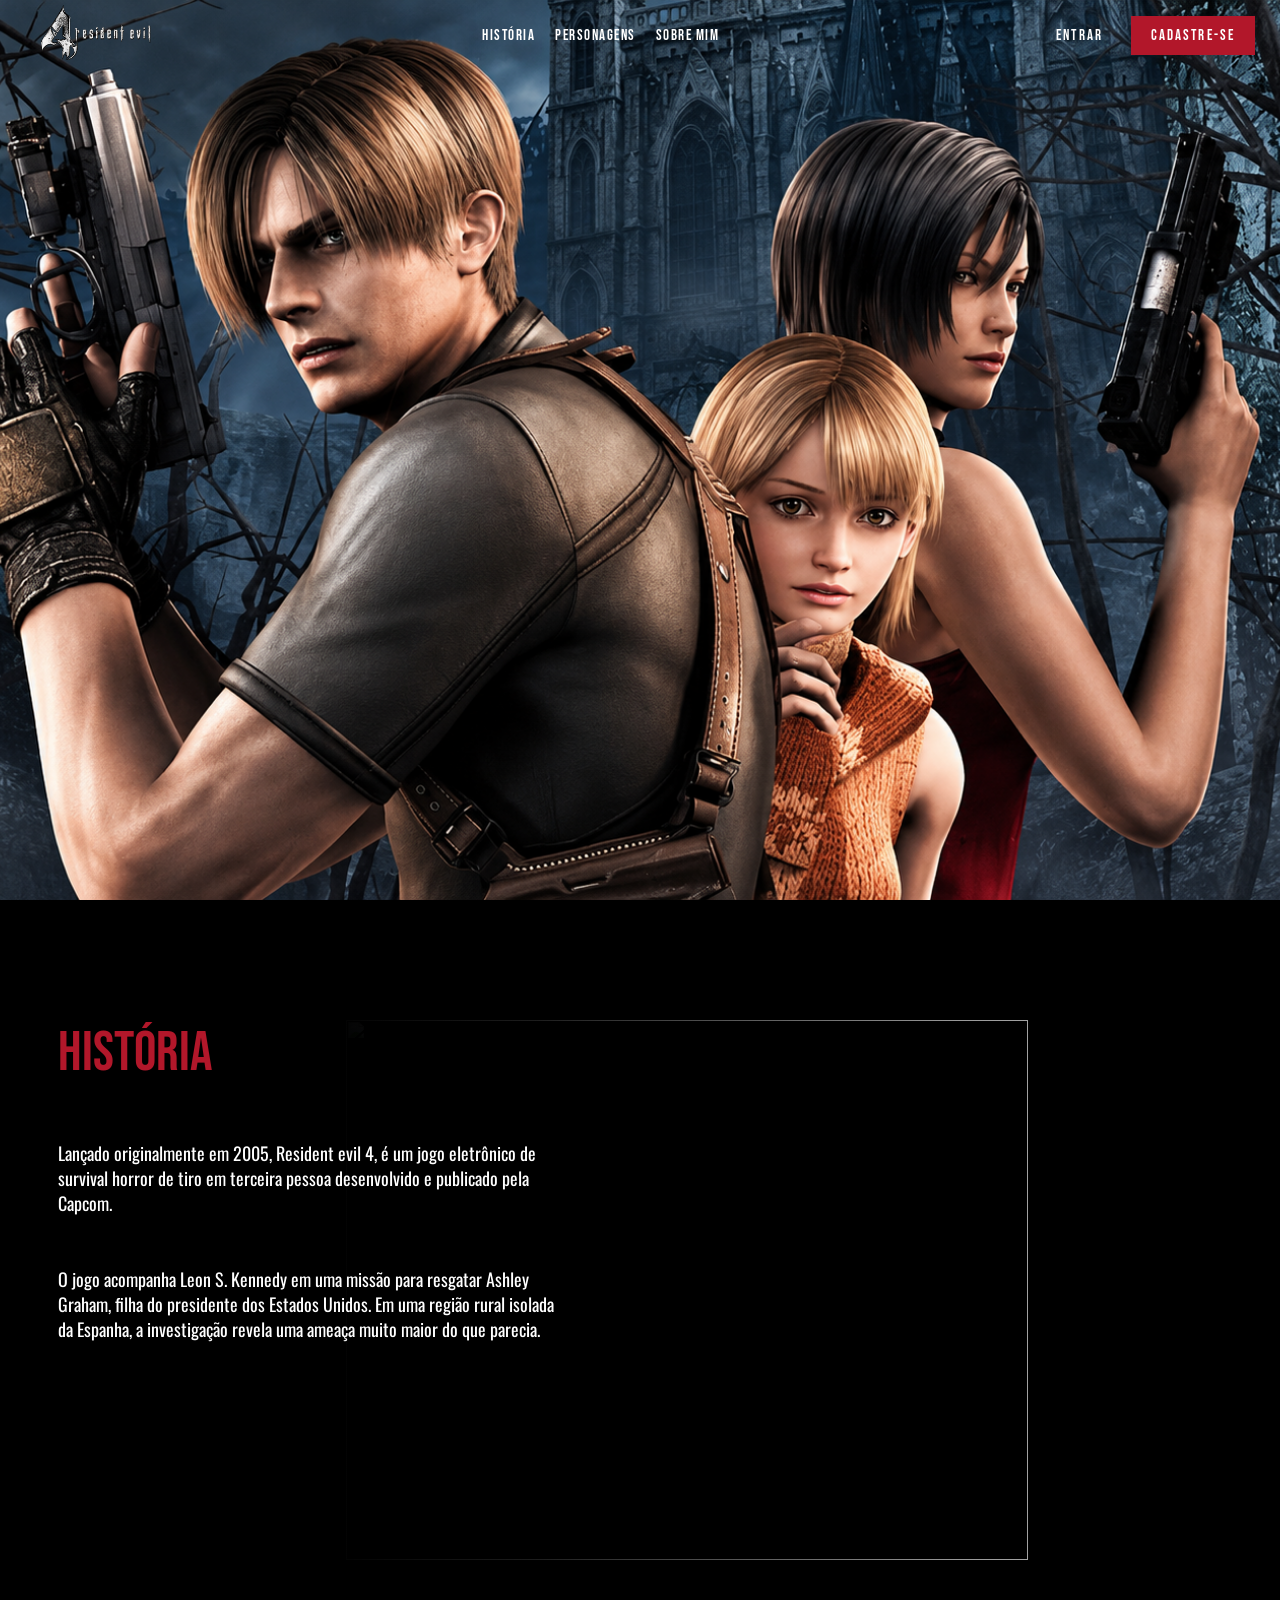
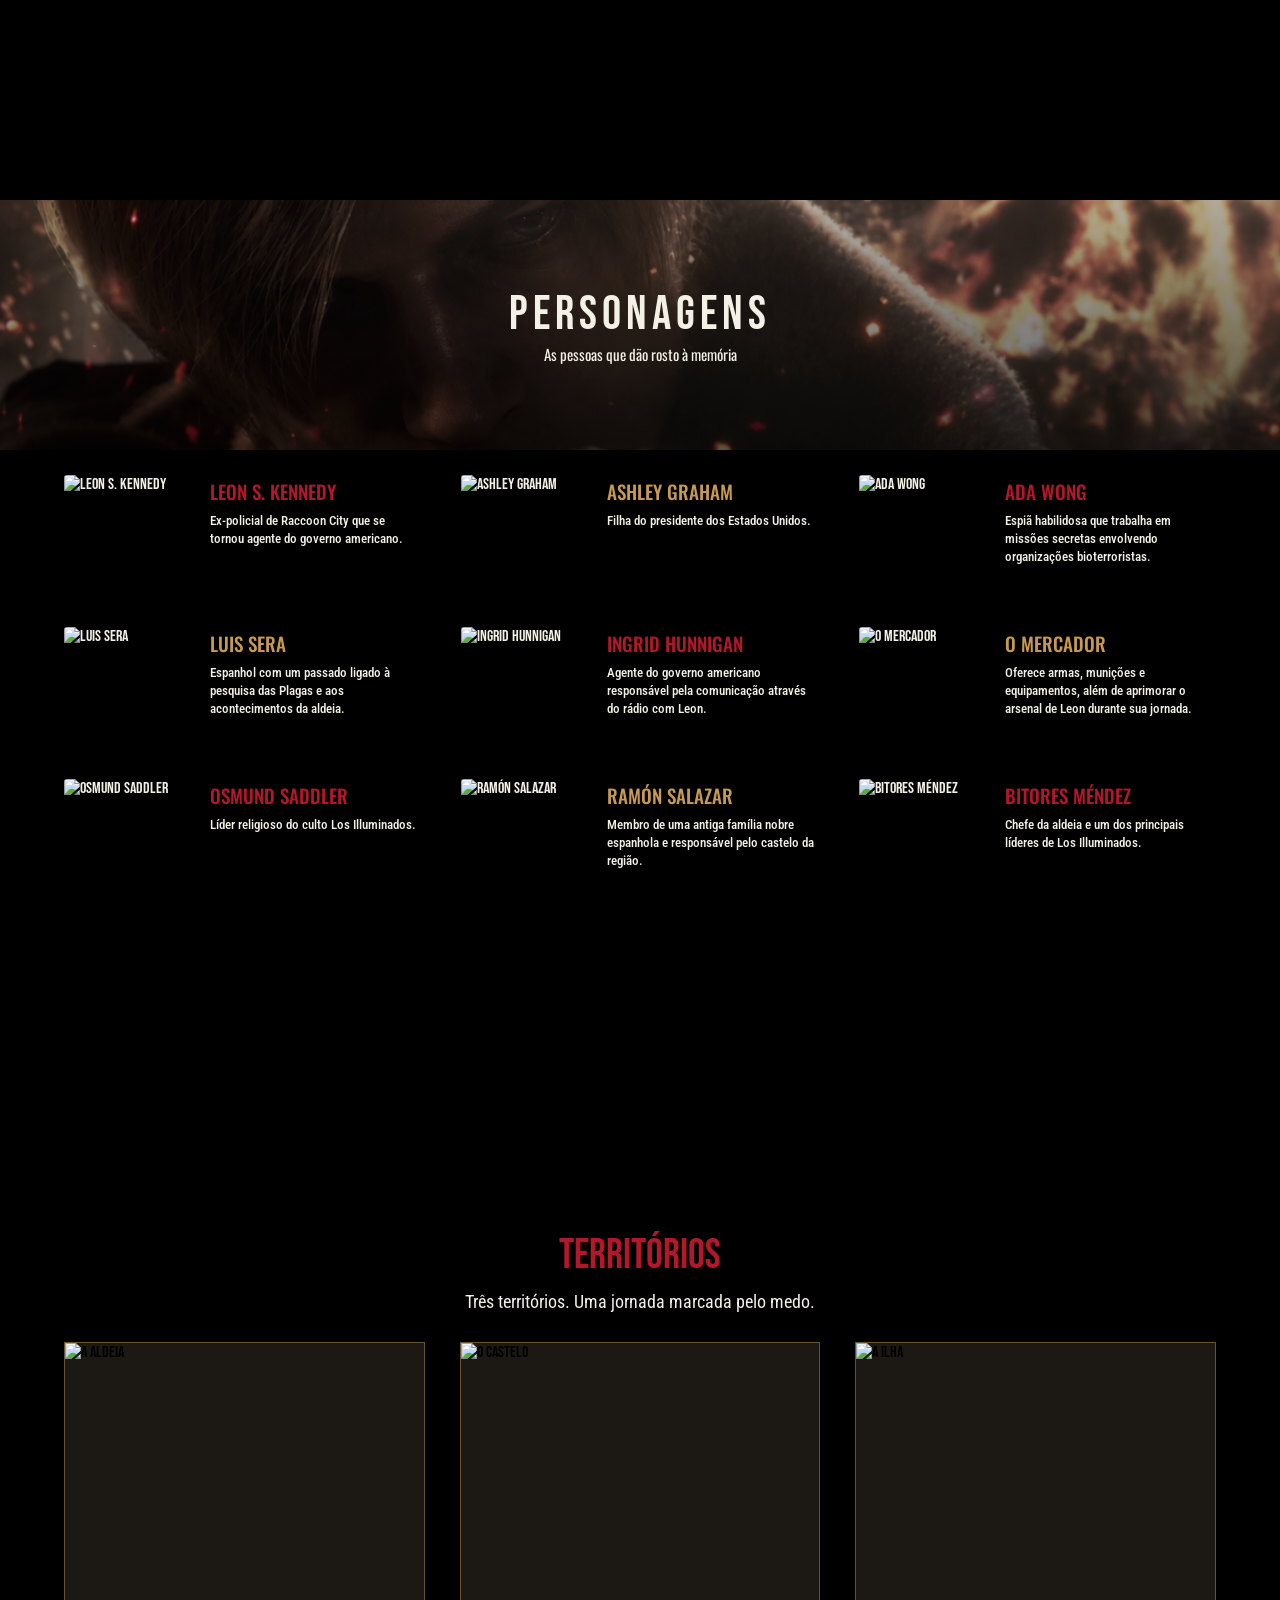
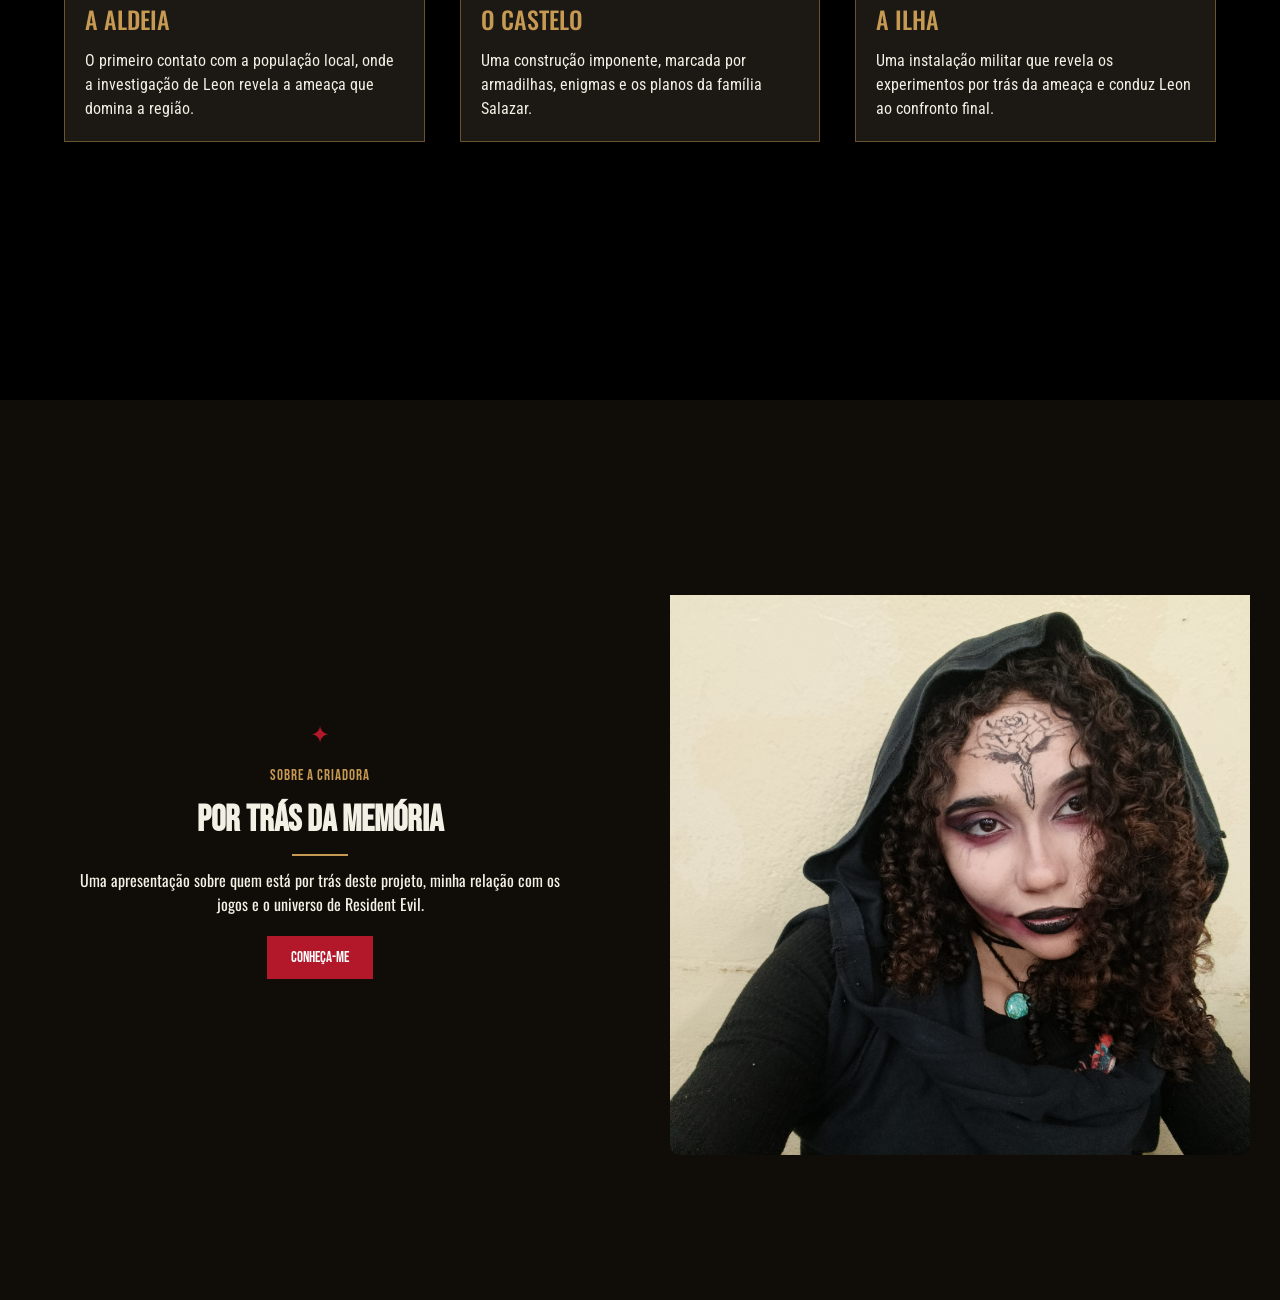
==== public/index.html @ 0dc704ff "UPDATE: conectando o projeto na API" ====
<!DOCTYPE html>
<html lang="en">

<head>
    <meta charset="UTF-8">
    <meta name="viewport" content="width=device-width, initial-scale=1.0">
    <link rel="icon" type="image/png" href="./assets/icon/umbrella.png">
    <link rel="preconnect" href="https://fonts.googleapis.com">
    <link rel="preconnect" href="https://fonts.gstatic.com" crossorigin>
    <link href="https://fonts.googleapis.com/css2?family=Bebas+Neue&family=Manrope:wght@200..800&display=swap"
        rel="stylesheet">
    <link rel="preconnect" href="https://fonts.googleapis.com">
    <link rel="preconnect" href="https://fonts.gstatic.com" crossorigin>
    <link
        href="https://fonts.googleapis.com/css2?family=Bebas+Neue&family=Manrope:wght@200..800&family=Oswald:wght@200..700&display=swap"
        rel="stylesheet">
    <link rel="stylesheet" href="./css/stylel1.css">
    <title>Resident Evil 4</title>
</head>

<body>


    <body>

        <header class="header">
            <section>

                <a href="#inicio" class="brand">
                    <img src="./assets/imgs/logo.png" alt="logo">
                </a>

                <nav class="nav">
                    <a href="#history">História</a>
                    <a href="#personagem">Personagens</a>
                    <a href="#me">Sobre mim</a>
                </nav>

                <div class="nav-acesso">
                    <a class="log" href="./login.html">Entrar</a>
                    <a class="cad" href="./cadastro.html">Cadastre-se</a>
                </div>
            </section>

        </header>

        <div>
            <section class="sectionHero" id="inicio">
        </div>
        </section>

        <section class="Historia" id="history">

            <img class="imagem-historia" src="https://i.pinimg.com/1200x/03/c8/d8/03c8d8cacc8718e5ec7c5e0c59206664.jpg">



            <div class="historia-conteudo">
                <h1>HISTÓRIA</h1>

                <p>
                    Lançado originalmente em 2005, Resident evil 4, é um jogo
                    eletrônico de survival horror de tiro em terceira pessoa
                    desenvolvido e publicado pela Capcom.
                </p>

                <p>
                    O jogo acompanha Leon S. Kennedy em uma missão para resgatar Ashley Graham, filha do presidente dos
                    Estados Unidos. Em uma região rural isolada da Espanha, a investigação revela uma ameaça muito maior
                    do que parecia.
                </p>

            </div>
        </section>


        <main class="pagina-personagens" id="personagem">

            <!-- BANNER DA PÁGINA -->
            <section class="personagens-banner">

                <div class="banner-conteudo">
                    <h1>PERSONAGENS</h1>

                    <p>
                        As pessoas que dão rosto à memória
                    </p>
                </div>

            </section>


            <!-- LISTA DE PERSONAGENS -->
            <section class="personagens-lista">

                <div class="personagens-grid">

                    <!-- LEON -->
                    <article class="personagem-card">

                        <img src="https://i.pinimg.com/736x/3b/f7/5a/3bf75a329491220d6222564c87c43838.jpg"
                            alt="Leon S. Kennedy">

                        <div class="personagem-info">
                            <h2>LEON S. KENNEDY</h2>

                            <p>
                                Ex-policial de Raccoon City que se tornou
                                agente do governo americano.
                            </p>
                        </div>

                    </article>


                    <!-- ASHLEY -->
                    <article class="personagem-card">

                        <img src="https://i.pinimg.com/736x/c5/bf/b6/c5bfb6dc2af5570e259f0ebf2a6a5e28.jpg"
                            alt="Ashley Graham">

                        <div class="personagem-info">
                            <h2>ASHLEY GRAHAM</h2>

                            <p>
                                Filha do presidente dos Estados Unidos.

                            </p>


                        </div>

                    </article>


                    <!-- ADA -->
                    <article class="personagem-card">

                        <img src="https://i.pinimg.com/1200x/81/f2/a7/81f2a7344db781c0ea9b07354a317a26.jpg"
                            alt="Ada Wong">

                        <div class="personagem-info">
                            <h2>ADA WONG</h2>

                            <p>
                                Espiã habilidosa que trabalha em missões
                                secretas envolvendo organizações
                                bioterroristas.
                            </p>


                        </div>

                    </article>


                    <!-- LUIS -->
                    <article class="personagem-card">

                        <img src="https://i.pinimg.com/1200x/a5/c5/5b/a5c55bf4530bcbe9ed1e229aad8bf0f0.jpg"
                            alt="Luis Sera">

                        <div class="personagem-info">
                            <h2>LUIS SERA</h2>

                            <p>
                                Espanhol com um passado ligado à pesquisa
                                das Plagas e aos acontecimentos da aldeia.


                        </div>

                    </article>


                    <!-- INGRID -->
                    <article class="personagem-card">

                        <img src="https://i.pinimg.com/736x/3b/cd/8a/3bcd8a392d336e82fe4ff3b4c9652967.jpg"
                            alt="Ingrid Hunnigan">

                        <div class="personagem-info">
                            <h2>INGRID HUNNIGAN</h2>

                            <p>
                                Agente do governo americano responsável
                                pela comunicação através do rádio com Leon.
                            </p>


                        </div>

                    </article>


                    <!-- MERCADOR -->
                    <article class="personagem-card">

                        <img src="https://i.pinimg.com/1200x/42/b9/38/42b938bf22e53f69f6a632d1f45e5ff1.jpg"
                            alt="O Mercador">

                        <div class="personagem-info">
                            <h2>O MERCADOR</h2>

                            <p>
                                Oferece armas, munições
                                e equipamentos, além de aprimorar o arsenal
                                de Leon durante sua jornada.
                            </p>


                        </div>

                    </article>


                    <!-- SADDLER -->
                    <article class="personagem-card">

                        <img src="https://i.pinimg.com/1200x/98/a9/92/98a992b4423ee79c13de75309c59d82b.jpg"
                            alt="Osmund Saddler">

                        <div class="personagem-info">
                            <h2>OSMUND SADDLER</h2>

                            <p>
                                Líder religioso do culto Los Illuminados.

                            </p>


                        </div>

                    </article>


                    <!-- RAMON -->
                    <article class="personagem-card">

                        <img src="https://i.pinimg.com/736x/65/a6/c6/65a6c64d2fb517e454a4b133a14993fd.jpg"
                            alt="Ramón Salazar">

                        <div class="personagem-info">
                            <h2>RAMÓN SALAZAR</h2>

                            <p>
                                Membro de uma antiga família nobre espanhola
                                e responsável pelo castelo da região.

                            </p>

                        </div>

                    </article>


                    <!-- BITORES MÉNDEZ -->
                    <article class="personagem-card">
                        <img src="https://i.pinimg.com/736x/1c/42/06/1c42064b75556be3a910f00af5258310.jpg"
                            alt="Bitores Méndez">

                        <div class="personagem-info">
                            <h2>BITORES MÉNDEZ</h2>

                            <p>
                                Chefe da aldeia e um dos principais líderes de
                                Los Illuminados.
                            </p>
                        </div>
                    </article>

                </div>

            </section>
        </main>

        <section class="territorios" id="territorios">

            <!-- Cabeçalho da página -->
            <div class="territorios-header">

                <h1>TERRITÓRIOS</h1>

                <p>
                    Três territórios. Uma jornada marcada pelo medo.
                </p>

            </div>

            <!-- Cards dos territórios -->
            <div class="territorios-container">

                <article class="territorio-card">
                    <img src="https://i.pinimg.com/1200x/4f/7c/bf/4f7cbf11e9a8a4ba11b4a3b34c269d1f.jpg" alt="A aldeia">

                    <div class="territorio-conteudo">

                        <h2>A ALDEIA</h2>
                        <p>
                            O primeiro contato com a população local,
                            onde a investigação de Leon revela a ameaça
                            que domina a região.
                        </p>
                    </div>
                </article>

                <article class="territorio-card">
                    <img src="https://i.pinimg.com/1200x/1f/af/e5/1fafe51a10106a91703e93aed80d9485.jpg" alt="O castelo">

                    <div class="territorio-conteudo">

                        <h2>O CASTELO</h2>
                        <p>
                            Uma construção imponente, marcada por
                            armadilhas, enigmas e os planos da família
                            Salazar.
                        </p>
                    </div>
                </article>

                <article class="territorio-card">
                    <img src="https://i.pinimg.com/1200x/d1/d2/4d/d1d24d017943318cd14ec0f49fb09ae0.jpg" alt="A ilha">

                    <div class="territorio-conteudo">

                        <h2>A ILHA</h2>
                        <p>
                            Uma instalação militar que revela os
                            experimentos por trás da ameaça e conduz
                            Leon ao confronto final.
                        </p>
                    </div>
                </article>

            </div>

        </section>


        <section class="sobre-mim" id="about">

            <div class="sobre-conteudo" id="me">

               
                <div class="sobre-texto">

                    <span class="sobre-detalhe">✦</span>

                    <span class="sobre-subtitulo">
                        SOBRE A CRIADORA
                    </span>

                    <h1>Por trás da memória</h1>

                    <div class="sobre-divisor"></div>

                    <p>
                        Uma apresentação sobre quem está por trás
                        deste projeto, minha relação com os jogos
                        e o universo de Resident Evil.
                    </p>

                    <a href="conheca-me.html" class="sobre-botao">
                        CONHEÇA-ME
                    </a>

                </div>

                <!-- Fotografia -->
                <div class="sobre-imagem">

                    <img src="../public/assets/imgs/foto4.jpg" alt="Fotografia da criadora do projeto">

                </div>

            </div>

        </section>

    </body>


</body>
 <script src="./js/index.js"></script>



</html>
---- public/css/stylel1.css ----
@import url('https://fonts.googleapis.com/css2?family=Oswald:wght@300;400;500;600;700&family=Roboto+Condensed:wght@300;400;500;600;700&display=swap');
* {
    box-sizing: border-box;
    margin: 0;
    padding: 0;
}

body {
    background-color: #111113;
    font-family: 'Bebas neue', sans-serif;
}


.header {
    position: fixed;
    top: 0;
    left: 0;
    right: 0;
    z-index: 99;
}

.header section {
    background-color: transparent;
    display: flex;
    align-items: center;
    justify-content: space-between;
    max-width: 1500px;
    margin: 0 auto;
    padding: 5px 25px;
}

.header a {
    text-decoration: none;
    color: #fff;

}

.nav a:hover {
    border-bottom: 2px solid #b2172a;
}


/* Logo */
.brand img {
    width: 140px;
    height: 55px;
}

/* Navegação */
.nav {
    display: flex;
    align-items: center;
    gap: 20px;
    font-size: 15px;
    font-weight: 500;
    text-transform: uppercase;
    letter-spacing: 0.10em;
}

.nav-acesso {
    display: flex;
    align-items: center;
    gap: 8px;
}

.nav-acesso a {
    padding: 10px 20px;
    font-size: 15px;
    font-weight: 500;
    text-transform: uppercase;
    letter-spacing: 0.14em;
}

.nav-acesso .cad {
    background-color: #b2172a;
}

.nav-acesso .log {
    background-color: transparent;
    color: #fff;
}

.sectionHero {
    background-image:
        url("../assets/imgs/fundo.png");

    background-size: cover;
    background-position: center;
    background-repeat: no-repeat;
    background-position: center 10%;
    padding-top: 120px;
    min-height: 100vh;
    transition: background-image 1s ease-in-out;
}

.Historia {
    padding-top: 120px;
    min-height: 100vh;
    position: relative;
    background-color: #000;
    overflow: hidden
}

.imagem-historia {
    position: absolute;
    top: 120px;
    right: 0;
    width: 73%;
    height: calc(100% - 180px);
    object-fit: cover;
    z-index: 0;
}

.Historia::after {
    content: "";
    position: absolute;
    inset: 0;
    background: linear-gradient(
        to right,
        #000 0%,
        #000 25%,
        rgba(0, 0, 0, 0.85) 42%,
        rgba(0, 0, 0, 0.2) 75%,
        transparent 100%
    );
    z-index: 1;
}

.historia-conteudo {
    position: relative;
    z-index: 2;
    width: 48%;
    padding: 0 58px;
}

.Historia h1 {
    font-family: 'Bebas Neue';
    color: #b2172a;
    font-weight: 500;
    font-size: 56px;
    margin-bottom: 24px;
}

.Historia p {
    font-family: 'Oswald';
    color: #fff;
    font-weight: 400;
    font-size: 18px;
    line-height: 1.4;
    margin-bottom: 20px;
    padding-top: 30px;
}

/* PÁGINA DE PERSONAGENS */

.pagina-personagens {
    min-height: 100vh;
    background-color: #000;
    color: #F3F0E5;
    display: flex;
    flex-direction: column;
}

.personagens-banner {
    position: relative;
    width: 100%;
    height: 250px;
    flex-shrink: 0;
    background-image: url("../assets/imgs/personagensimg.png");
    background-size: cover;
    background-position: center 40%;
    display: flex;
    justify-content: center;
    align-items: center;
   background-repeat: no-repeat;
}

.personagens-banner::before {
    content: "";
    position: absolute;
    inset: 0;
    background: linear-gradient(
        to bottom,
        rgba(0, 0, 0, 0.25),
        rgba(0, 0, 0, 0.65)
    );
}

.banner-conteudo {
    position: relative;
    z-index: 1;
    width: 100%;
    text-align: center;
}

.banner-conteudo h1 {
    font-family: 'Bebas neue', sans-serif;
    font-size: 48px;
    font-weight: 500;
    letter-spacing: 5px;
    color: #F3F0E5;
    margin: 0;
}

.banner-divisor {
    width: 330px;
    height: 1px;
    background-color: #A77B38;
    margin: 12px auto;
}

.banner-conteudo p {
    font-family: 'Oswald', sans-serif;
    font-size: 15px;
    color: #F3F0E5;
    margin: 0;
}

.personagens-lista {
    width: 100%;
    flex: 1;

    padding: 25px 5% 45px;
}

.personagens-grid {
    width: 100%;
    max-width: 1400px;

    margin: 0 auto;

    display: grid;
    grid-template-columns: repeat(3, minmax(0, 1fr));

    column-gap: 40px;
    row-gap: 32px;
}

.personagem-card {
    display: grid;
    grid-template-columns: 126px minmax(0, 1fr);

    gap: 20px;

    min-width: 0;
    align-items: start;
}

.personagem-card img {
    width: 126px;
    height: 120px;

    object-fit: cover;
    border-radius: 3px;
}
.personagem-info {
    display: flex;
    flex-direction: column;
    padding-top: 5px;
}

.personagem-info h2 {
    font-family: 'Oswald', sans-serif;
    font-size: 19px;
    font-weight: 500;

    margin: 0 0 9px;
    line-height: 1.2;
}

.personagem-info p {
    font-family: 'Roboto Condensed', sans-serif;
    font-size: 13px;
    font-weight: 500;

    line-height: 1.4;
    margin: 0;
}

.personagem-card:nth-child(odd) h2 {
    color: #B2172A;
}

.personagem-card:nth-child(even) h2 {
    color: #C69A52;
}

.personagens-footer {
    width: 100%;
    max-width: 895px;
    min-height: 65px;
    margin: 0 auto;
    display: flex;
    align-items: center;
    justify-content: space-between;

    padding: 0 10px;
}

.personagens-footer p {
    font-family: 'Oswald', sans-serif;
    font-size: 12px;
    font-weight: 500;
    letter-spacing: 1px;

    color: #F3F0E5;
}

.territorios {
    padding-top: 120px;
    min-height: 100vh;
    background-color: #000;
}

/* Cabeçalho */

.territorios-header {
    margin: 0 auto 20px;
    padding: 10px 0;
    display: flex;
    flex-direction: column;
    align-items: center;
    justify-content: center;
    text-align: center;
}

.territorios-header h1 {
    width: 100%;
    display: flex;
    align-items: center;
    justify-content: center;
    gap: 25px;
    font-family: 'Bebas neue', sans-serif;
    font-size: 42px;
    font-weight: 500;
    color: #b2172a;
    text-transform: uppercase;
}


.territorios-header p {
    margin-top: 10px;

    font-family: 'Roboto Condensed', sans-serif;
    font-size: 18px;

    color: #F3F0E5;
}

/* Cards */

.territorios-container {
    width: 90%;
    max-width: 1600px;

    margin: 0 auto 60px;

    display: grid;
    grid-template-columns: repeat(3, minmax(0, 1fr));
    gap: 35px;
}

.territorio-card {
    background-color: #1C1915;
    border: 1px solid rgba(198, 154, 82, 0.45);

    overflow: hidden;
}

.territorio-card:hover {
    transform: translateY(-5px);
    border-color: #C69A52;
}

.territorio-card img {
    width: 100%;
    height: 230px;

    display: block;
    object-fit: cover;
}

.territorio-conteudo {
    padding: 20px;
}
 

.territorio-conteudo h2 {
    font-family: 'Oswald', sans-serif;
    font-size: 24px;
    font-weight: 500;
    color: #C69A52;

    margin: 8px 0 12px;
}

.territorio-conteudo p {
    font-family: 'Roboto Condensed', sans-serif;
    font-size: 16px;
    line-height: 1.5;
    color: #F3F0E5;
}

/* Responsividade */

@media (max-width: 900px) {
    .territorios-container {
        grid-template-columns: repeat(2, minmax(0, 1fr));
    }
}

@media (max-width: 600px) {
    .territorios-container {
        grid-template-columns: 1fr;
    }

    .territorios-header h1 {
        font-size: 32px;
    }
}

/* =================================
   SOBRE MIM
   Estrutura: section > .sobre-conteudo > (.sobre-texto + .sobre-imagem)
================================= */
#about.sobre-mim {
    width: 100%;
    min-height: 100vh;

    margin: 0;
    padding: 0;

    display: flex;
    align-items: center;       /* centro vertical */
    justify-content: center;

    background-color: #100D08;
    border: none;
    border-radius: 0;

    box-sizing: border-box;
}

/* Wrapper que divide em duas colunas */
#about .sobre-conteudo {
    width: 100%;
    min-height: 100vh;

    display: grid;
    grid-template-columns: 1fr 1fr;
    align-items: center;       /* centro vertical das duas colunas */
    gap: 0;

    margin: 0;
    padding: 0;

    box-sizing: border-box;
}

/* =================================
   COLUNA ESQUERDA (TEXTO)
================================= */
#about .sobre-texto {
    grid-column: 1;

    display: flex;
    flex-direction: column;
    justify-content: center;
    align-items: center;
    text-align: center;

    width: 100%;
    max-width: 550px;
    margin: 0 auto;
    padding: 30px;

    box-sizing: border-box;
}

#about .sobre-detalhe {
    color: #B2172A;
    font-size: 24px;
    margin-bottom: 16px;
}

#about .sobre-subtitulo {
    color: #C69A52;
    font-family: 'Bebas neue', sans-serif;
    font-size: 15px;
    text-transform: uppercase;
    letter-spacing: 1px;
    margin-bottom: 14px;
}

#about .sobre-texto h1 {
    color: #F3F0E5;
    font-family: 'Bebas neue', sans-serif;
    font-size: 36px;
    font-weight: 600;
    margin: 0;
}

#about .sobre-divisor {
    width: 56px;
    height: 2px;
    background-color: #C69A52;
    margin: 12px auto;
}

#about .sobre-texto p {
    color: #F3F0E5;
    font-family: 'Oswald', sans-serif;
    font-size: 16px;
    line-height: 1.5;
    margin: 0 0 20px;
}

/* =================================
   BOTÃO CONHEÇA-ME
================================= */
#about .sobre-botao {
    display: inline-block;
    width: fit-content;
    padding: 12px 24px;
    background-color: #B2172A;
    color: #FFFFFF;
    font-family: 'Bebas neue', sans-serif;
    font-size: 15px;
    font-weight: 500;
    text-decoration: none;
    text-transform: uppercase;
    transition: background-color 0.3s ease;
    border-end-end-radius: color #B2172A;
}

#about .sobre-botao:hover {
    background-color: #8F1021;
}


#about .sobre-imagem { 
    grid-column: 2;
    width: 100%;
    display: flex;
    align-items: center;
    justify-content: center;
    padding: 30px;
    box-sizing: border-box;
}

#about .sobre-imagem img {
    width: 100%;
    height: min(610px, 80vh);
    object-fit: cover;
    object-position: center;
    padding-top: 50px;
    border-radius: 10px;
    display: block;
}


@media (max-width: 768px) {

    #about .sobre-conteudo {
        grid-template-columns: 1fr;
        min-height: auto;
        gap: 25px;
        padding: 20px;
    }

    #about.sobre-mim {
        min-height: auto;
    }

    #about .sobre-texto {
        grid-column: 1;
        padding: 15px 0;
    }

    #about .sobre-texto h1 {
        font-size: 30px;
    }

    #about .sobre-imagem {
        grid-column: 1;
        padding: 0;
    }

    #about .sobre-imagem img {
        height: 450px;
    }
}

@media (max-width: 480px) {

    #about .sobre-imagem img {
        height: 350px;
    }

    #about .sobre-texto h1 {
        font-size: 27px;
    }
}
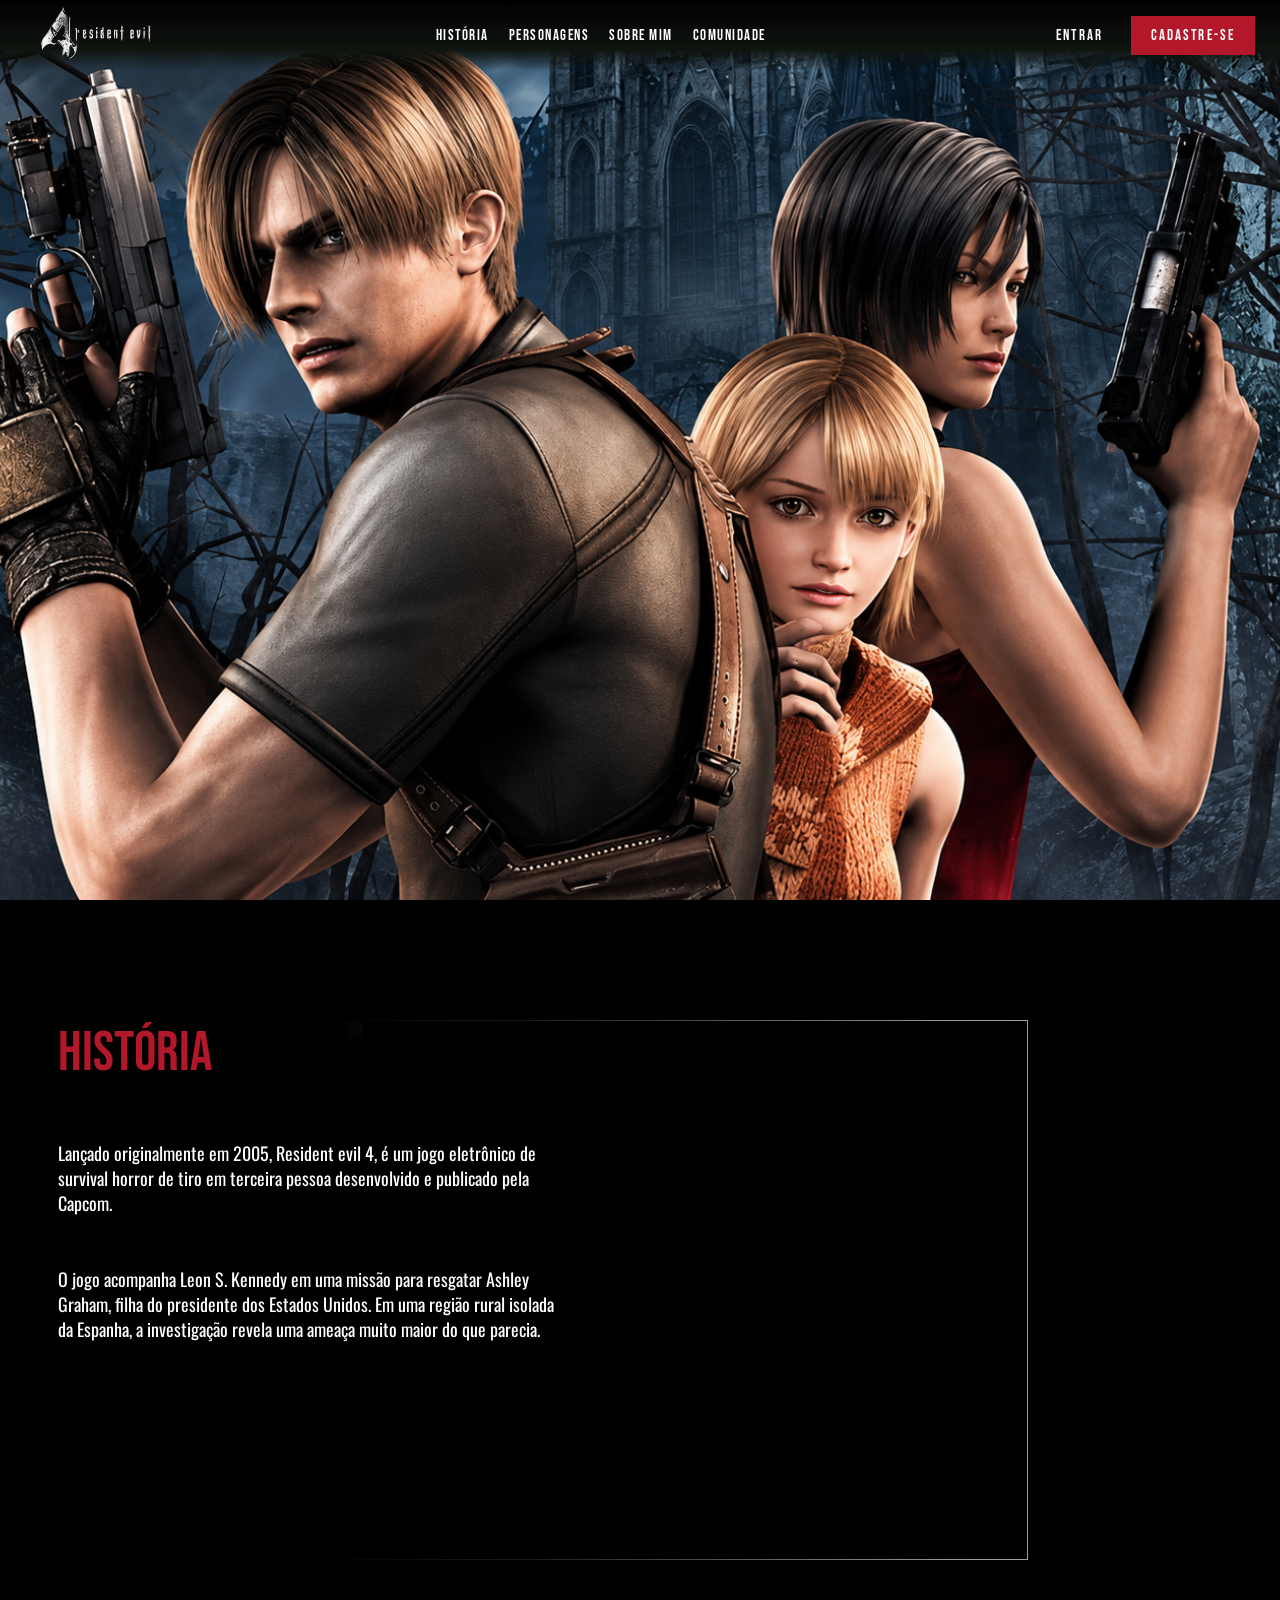
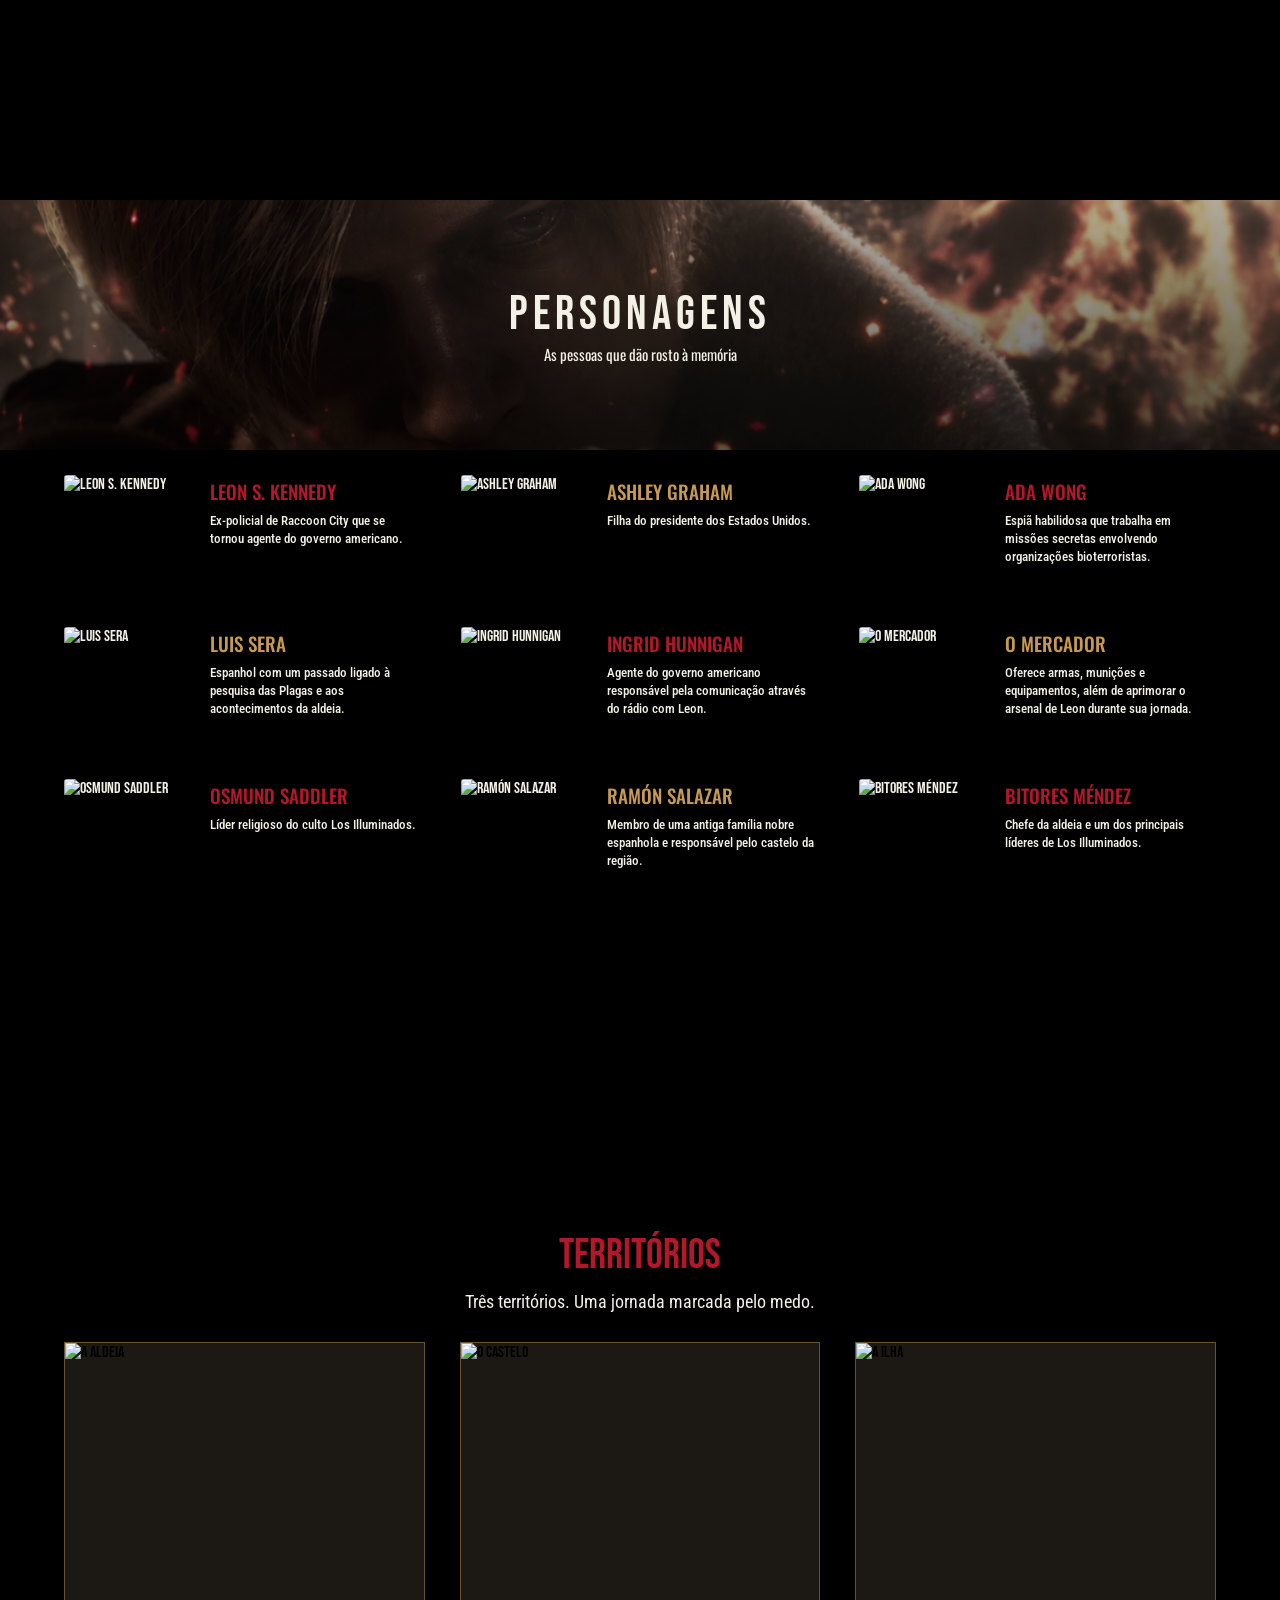
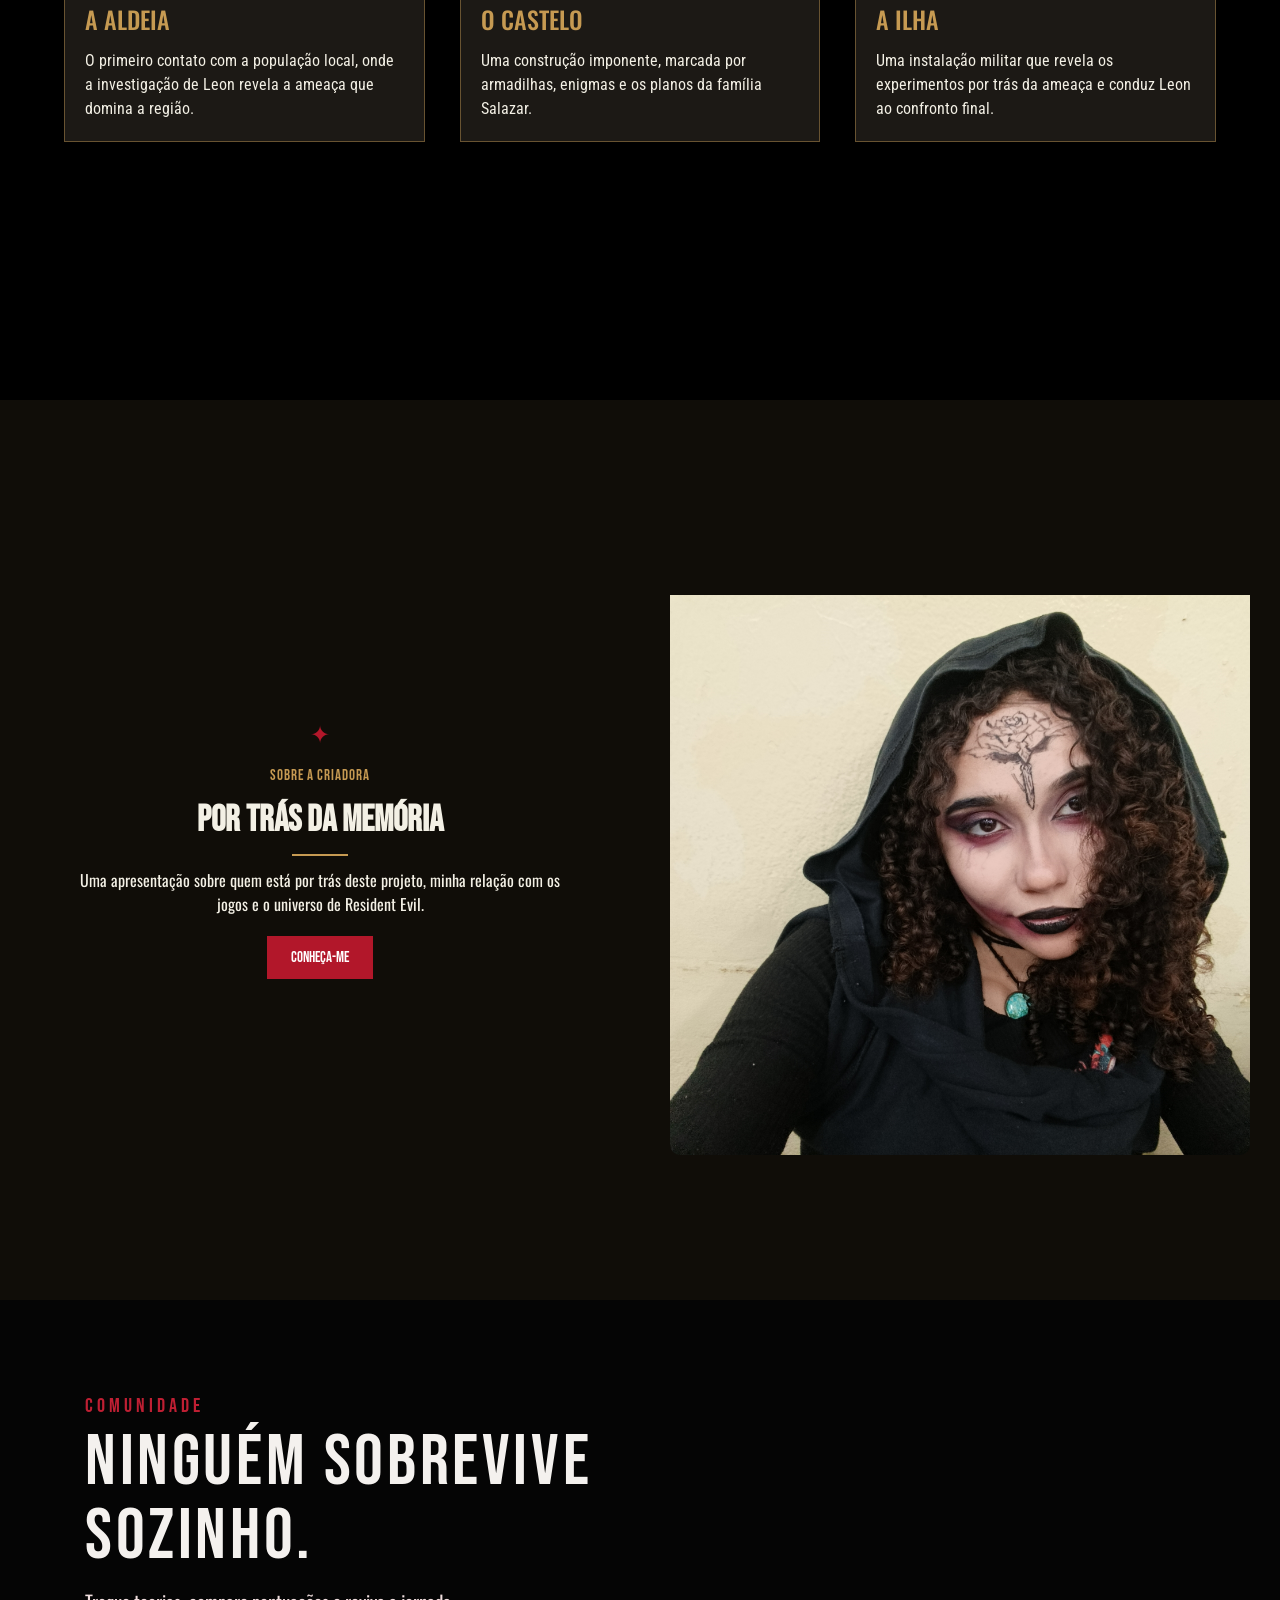
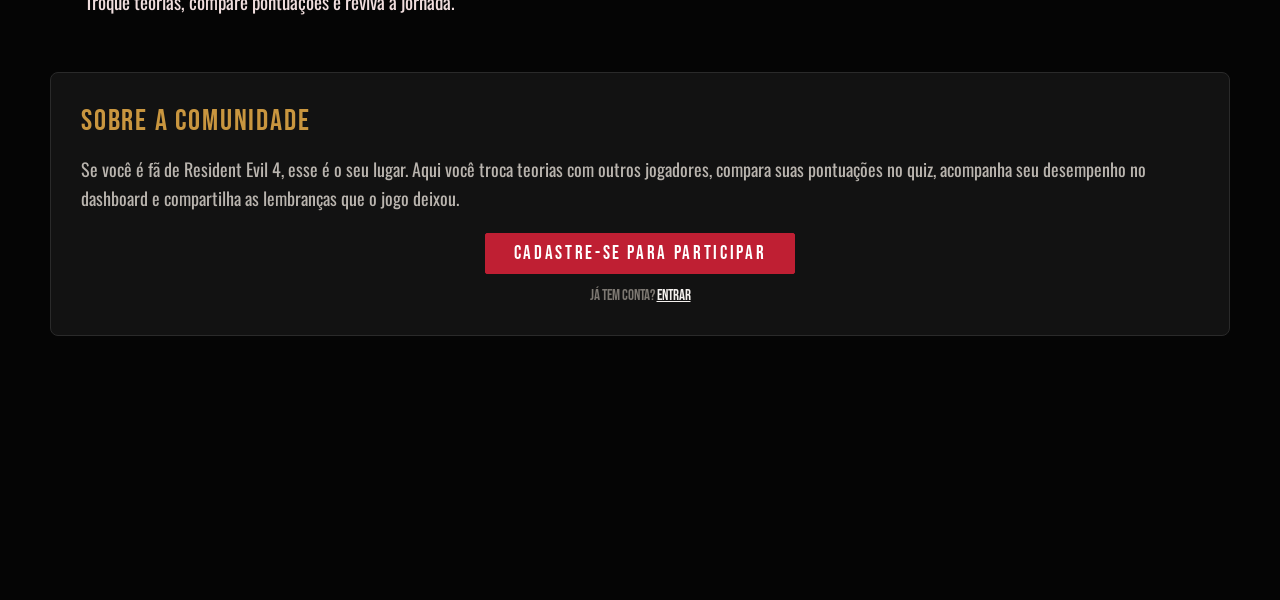
==== commit a4726767: "UPDATE: refatorando a API" ====
--- a/public/index.html
+++ b/public/index.html
@@ -1,5 +1,5 @@
 <!DOCTYPE html>
-<html lang="en">
+<html lang="pt-br">
 
 <head>
     <meta charset="UTF-8">
@@ -34,6 +34,7 @@
                     <a href="#history">História</a>
                     <a href="#personagem">Personagens</a>
                     <a href="#me">Sobre mim</a>
+                     <a href="#comunidade">Comunidade</a>
                 </nav>
 
                 <div class="nav-acesso">
@@ -360,7 +361,7 @@
                         e o universo de Resident Evil.
                     </p>
 
-                    <a href="conheca-me.html" class="sobre-botao">
+                    <a href="./sobre-mim .html" class="sobre-botao">
                         CONHEÇA-ME
                     </a>
 
@@ -369,13 +370,69 @@
                 <!-- Fotografia -->
                 <div class="sobre-imagem">
 
-                    <img src="../public/assets/imgs/foto4.jpg" alt="Fotografia da criadora do projeto">
+                    <img src="./assets/imgs/foto4.jpg" alt="Fotografia da criadora do projeto">
 
                 </div>
 
             </div>
 
         </section>
+
+        <!-- PÁGINA INICIAL | COMUNIDADE -->
+<section id="comunidade" class="screen">
+
+    <div class="container">
+
+        <!-- BANNER -->
+        <div class="banner">
+
+            <div class="banner-content">
+
+                <p class="eyebrow">COMUNIDADE</p>
+
+                <h1>Ninguém sobrevive sozinho.</h1>
+
+                <p>
+                    Troque teorias, compare pontuações
+                    e reviva a jornada.
+                </p>
+
+            </div>
+
+        </div>
+
+
+        <!-- SOBRE A COMUNIDADE -->
+        <div class="about">
+
+            <h2>Sobre a comunidade</h2>
+
+            <p>
+                Se você é fã de Resident Evil 4, esse é o seu lugar.
+                Aqui você troca teorias com outros jogadores,
+                compara suas pontuações no quiz, acompanha seu
+                desempenho no dashboard e compartilha as lembranças
+                que o jogo deixou.
+            </p>
+
+            <div class="go">
+
+                <a href="cadastro.html" class="btn">
+                    CADASTRE-SE PARA PARTICIPAR
+                </a>
+
+                <p>
+                    Já tem conta?
+                    <a href="login.html">Entrar</a>
+                </p>
+
+            </div>
+
+        </div>
+
+    </div>
+
+</section>
 
     </body>
 
--- a/public/css/stylel1.css
+++ b/public/css/stylel1.css
@@ -1,4 +1,5 @@
 @import url('https://fonts.googleapis.com/css2?family=Oswald:wght@300;400;500;600;700&family=Roboto+Condensed:wght@300;400;500;600;700&display=swap');
+
 * {
     box-sizing: border-box;
     margin: 0;
@@ -17,14 +18,17 @@
     left: 0;
     right: 0;
     z-index: 99;
+    width: 100%;
+    margin: 0;
 }
 
 .header section {
-    background-color: transparent;
+    background: #16181a;
+    background: linear-gradient(360deg, rgba(22, 24, 26, 0.02) 0%, rgba(15, 20, 15, 1) 30%, rgba(0, 0, 0, 1) 100%);
     display: flex;
     align-items: center;
     justify-content: space-between;
-    max-width: 1500px;
+    max-width: none;
     margin: 0 auto;
     padding: 5px 25px;
 }
@@ -115,14 +119,12 @@
     content: "";
     position: absolute;
     inset: 0;
-    background: linear-gradient(
-        to right,
-        #000 0%,
-        #000 25%,
-        rgba(0, 0, 0, 0.85) 42%,
-        rgba(0, 0, 0, 0.2) 75%,
-        transparent 100%
-    );
+    background: linear-gradient(to right,
+            #000 0%,
+            #000 25%,
+            rgba(0, 0, 0, 0.85) 42%,
+            rgba(0, 0, 0, 0.2) 75%,
+            transparent 100%);
     z-index: 1;
 }
 
@@ -172,18 +174,16 @@
     display: flex;
     justify-content: center;
     align-items: center;
-   background-repeat: no-repeat;
+    background-repeat: no-repeat;
 }
 
 .personagens-banner::before {
     content: "";
     position: absolute;
     inset: 0;
-    background: linear-gradient(
-        to bottom,
-        rgba(0, 0, 0, 0.25),
-        rgba(0, 0, 0, 0.65)
-    );
+    background: linear-gradient(to bottom,
+            rgba(0, 0, 0, 0.25),
+            rgba(0, 0, 0, 0.65));
 }
 
 .banner-conteudo {
@@ -253,6 +253,7 @@
     object-fit: cover;
     border-radius: 3px;
 }
+
 .personagem-info {
     display: flex;
     flex-direction: column;
@@ -383,7 +384,7 @@
 .territorio-conteudo {
     padding: 20px;
 }
- 
+
 
 .territorio-conteudo h2 {
     font-family: 'Oswald', sans-serif;
@@ -431,7 +432,8 @@
     padding: 0;
 
     display: flex;
-    align-items: center;       /* centro vertical */
+    align-items: center;
+    /* centro vertical */
     justify-content: center;
 
     background-color: #100D08;
@@ -448,7 +450,8 @@
 
     display: grid;
     grid-template-columns: 1fr 1fr;
-    align-items: center;       /* centro vertical das duas colunas */
+    align-items: center;
+    /* centro vertical das duas colunas */
     gap: 0;
 
     margin: 0;
@@ -538,7 +541,7 @@
 }
 
 
-#about .sobre-imagem { 
+#about .sobre-imagem {
     grid-column: 2;
     width: 100%;
     display: flex;
@@ -600,4 +603,190 @@
     #about .sobre-texto h1 {
         font-size: 27px;
     }
+}
+
+/* =================================
+   PÁGINA INICIAL | COMUNIDADE
+================================= */
+
+#comunidade {
+    width: 100%;
+    min-height: 100vh;
+    background: #050505;
+    padding: 30px 20px 60px;
+}
+
+#comunidade .container {
+    max-width: 1180px;
+    margin: 0 auto;
+}
+
+/* =================================
+   BANNER
+================================= */
+
+#comunidade .banner {
+    width: 100%;
+    min-height: 320px;
+    border-radius: 10px;
+    padding: 35px;
+
+    display: flex;
+    align-items: flex-end;
+
+    background-image:
+        linear-gradient(90deg,
+            rgba(5, 5, 5, 0.85),
+            rgba(5, 5, 5, 0.25)),
+        url("https://flowgames.gg/wp-content/uploads/2023/02/resident-evil-4-remake-story-trailer-gallery_qdqn.png");
+
+    background-size: cover;
+    background-position: center;
+    background-repeat: no-repeat;
+}
+
+#comunidade .banner-content {
+    max-width: 650px;
+}
+
+#comunidade .eyebrow {
+    color: #bf1f33;
+    font-family: "Bebas Neue";
+    font-size: 20px;
+    letter-spacing: 0.2em;
+    margin: 0 0 8px;
+}
+
+#comunidade .banner h1 {
+    color: #f4f1ee;
+    font-family: "Bebas Neue";
+    font-size: clamp(40px, 6vw, 72px);
+    font-weight: 300;
+    line-height: 1.02;
+    letter-spacing: 0.05em;
+    margin: 0 0 14px;
+}
+
+#comunidade .banner-content>p:last-child {
+    color: #f0dede;
+    font-family: "Oswald", sans-serif;
+    font-size: 19px;
+    margin: 0;
+}
+
+/* =================================
+   SOBRE A COMUNIDADE
+================================= */
+
+#comunidade .about {
+    background: #121212;
+    border: 1px solid #2a2a2a;
+    border-radius: 8px;
+    padding: 30px;
+    margin-top: 22px;
+}
+
+#comunidade .about h2 {
+    color: #c9963f;
+    font-family: "Bebas Neue", sans-serif;
+    font-size: 30px;
+    font-weight: 400;
+    letter-spacing: 0.06em;
+    margin: 0 0 16px;
+}
+
+#comunidade .about>p {
+    color: #b9b4ae;
+    font-family: "Oswald", sans-serif;
+    font-size: 18px;
+    line-height: 1.6;
+    margin: 0;
+}
+
+/* =================================
+   BOTÃO DE CADASTRO
+================================= */
+
+#comunidade .go {
+    text-align: center;
+    margin-top: 20px;
+}
+
+#comunidade .go .btn {
+    display: inline-block;
+    padding: 8px 28px;
+    background: #bf1f33;
+    border: 1px solid #bf1f33;
+    border-radius: 2px;
+
+    color: #fff;
+    font-family: "Bebas Neue", sans-serif;
+    font-size: 19px;
+    letter-spacing: 0.14em;
+    text-decoration: none;
+
+    transition: background 0.3s;
+}
+
+#comunidade .go .btn:hover {
+    background: #8e1727;
+}
+
+#comunidade .go p {
+    color: #7d7872;
+    font-size: 15px;
+    margin-top: 12px;
+}
+
+#comunidade .go p a {
+    color: #f4f1ee;
+    text-decoration: underline;
+}
+
+/* =================================
+   RESPONSIVIDADE
+================================= */
+
+@media (max-width: 768px) {
+
+    #comunidade {
+        padding: 20px 15px 40px;
+    }
+
+    #comunidade .banner {
+        min-height: 280px;
+        padding: 24px;
+        background-position: center;
+    }
+
+    #comunidade .about {
+        padding: 22px;
+    }
+
+    #comunidade .about>p {
+        font-size: 16px;
+    }
+
+}
+
+@media (max-width: 480px) {
+
+    #comunidade .banner {
+        min-height: 250px;
+        padding: 18px;
+    }
+
+    #comunidade .banner h1 {
+        font-size: 42px;
+    }
+
+    #comunidade .links {
+        gap: 14px;
+    }
+
+    #comunidade .go .btn {
+        font-size: 16px;
+        padding: 8px 18px;
+    }
+
 }
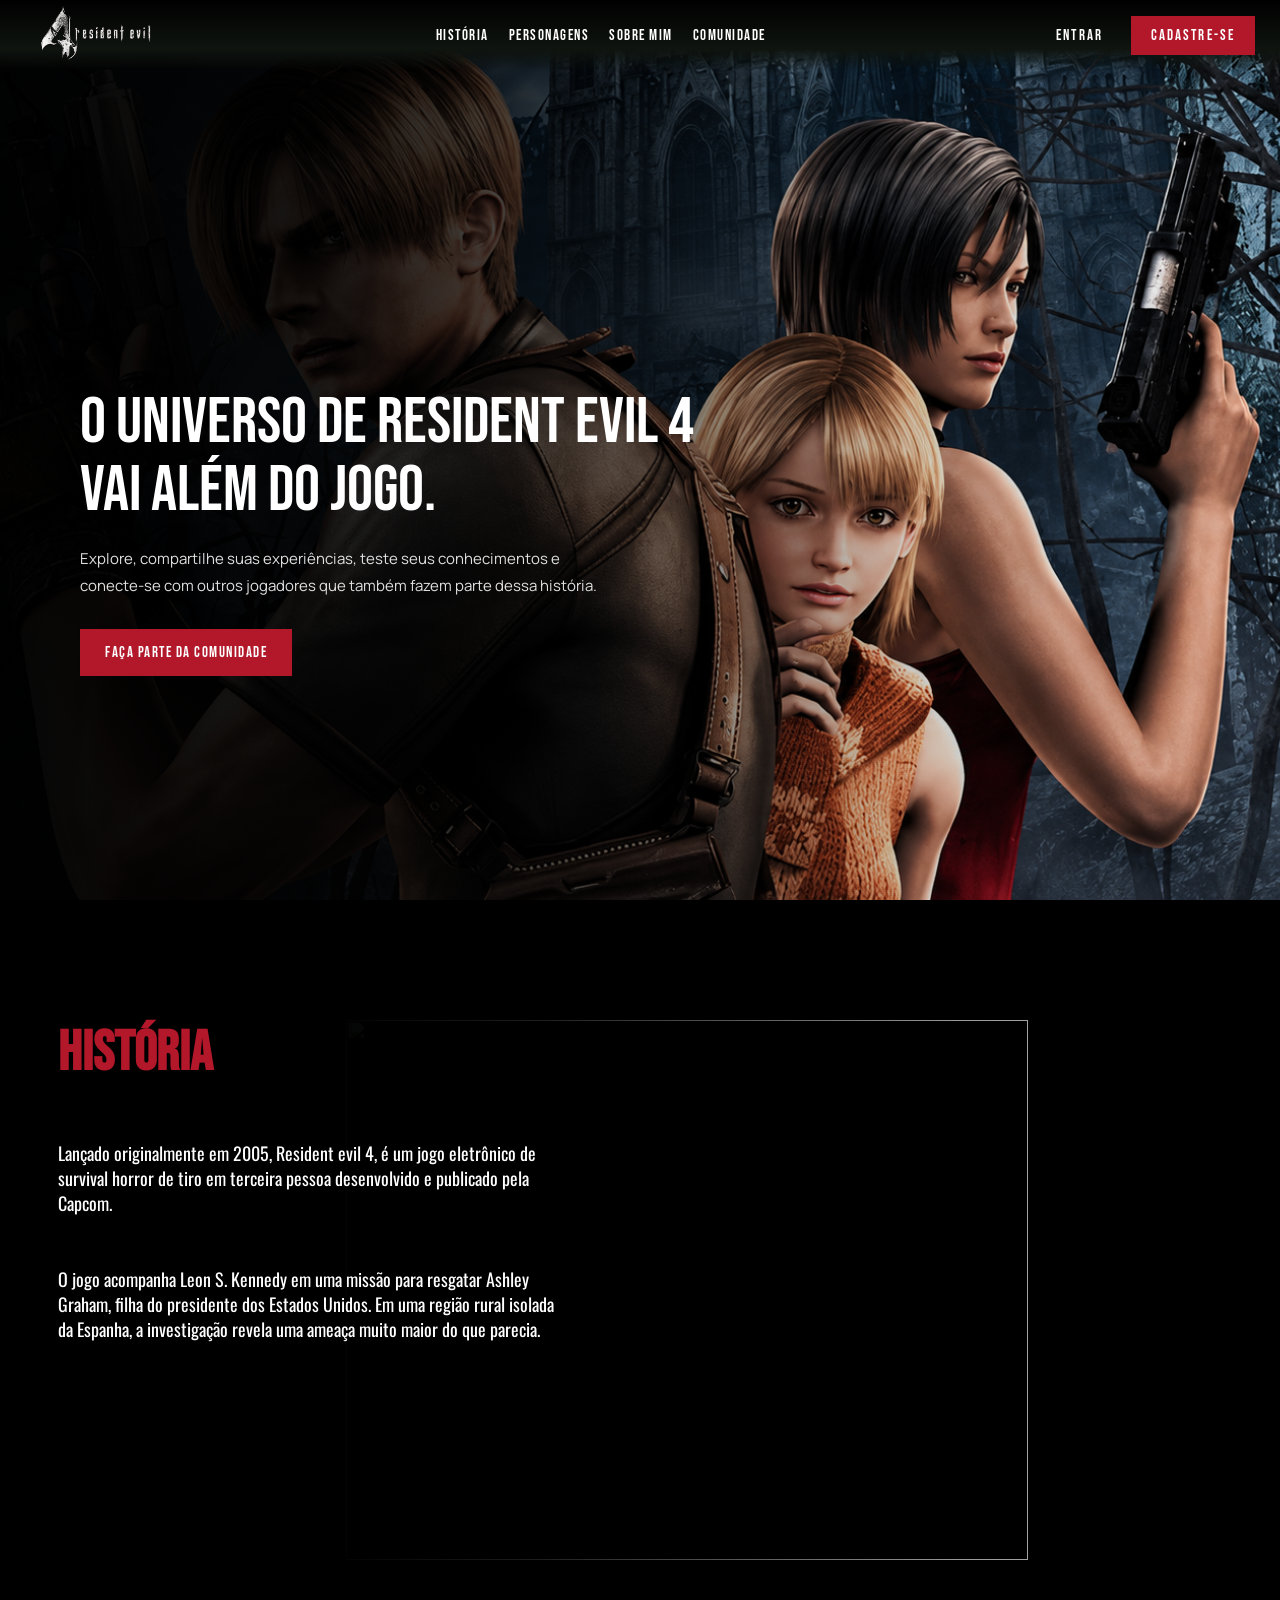
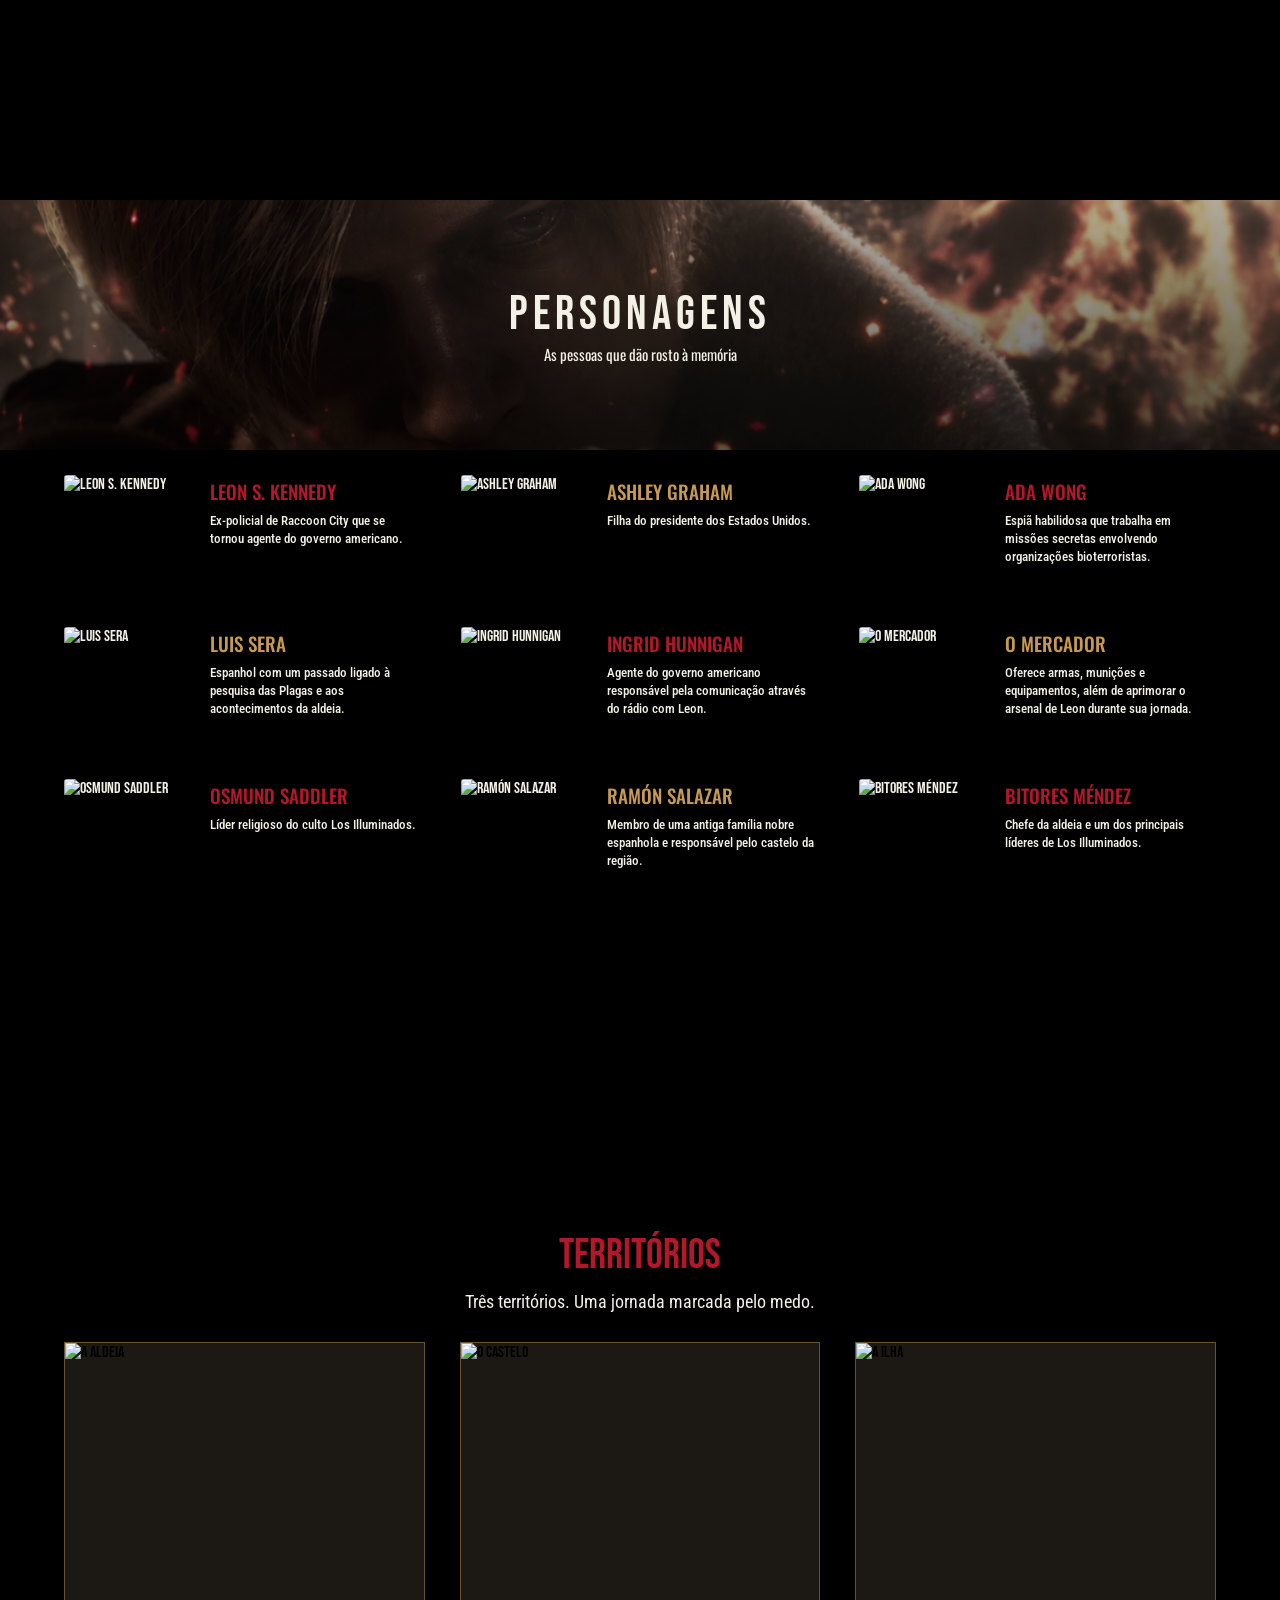
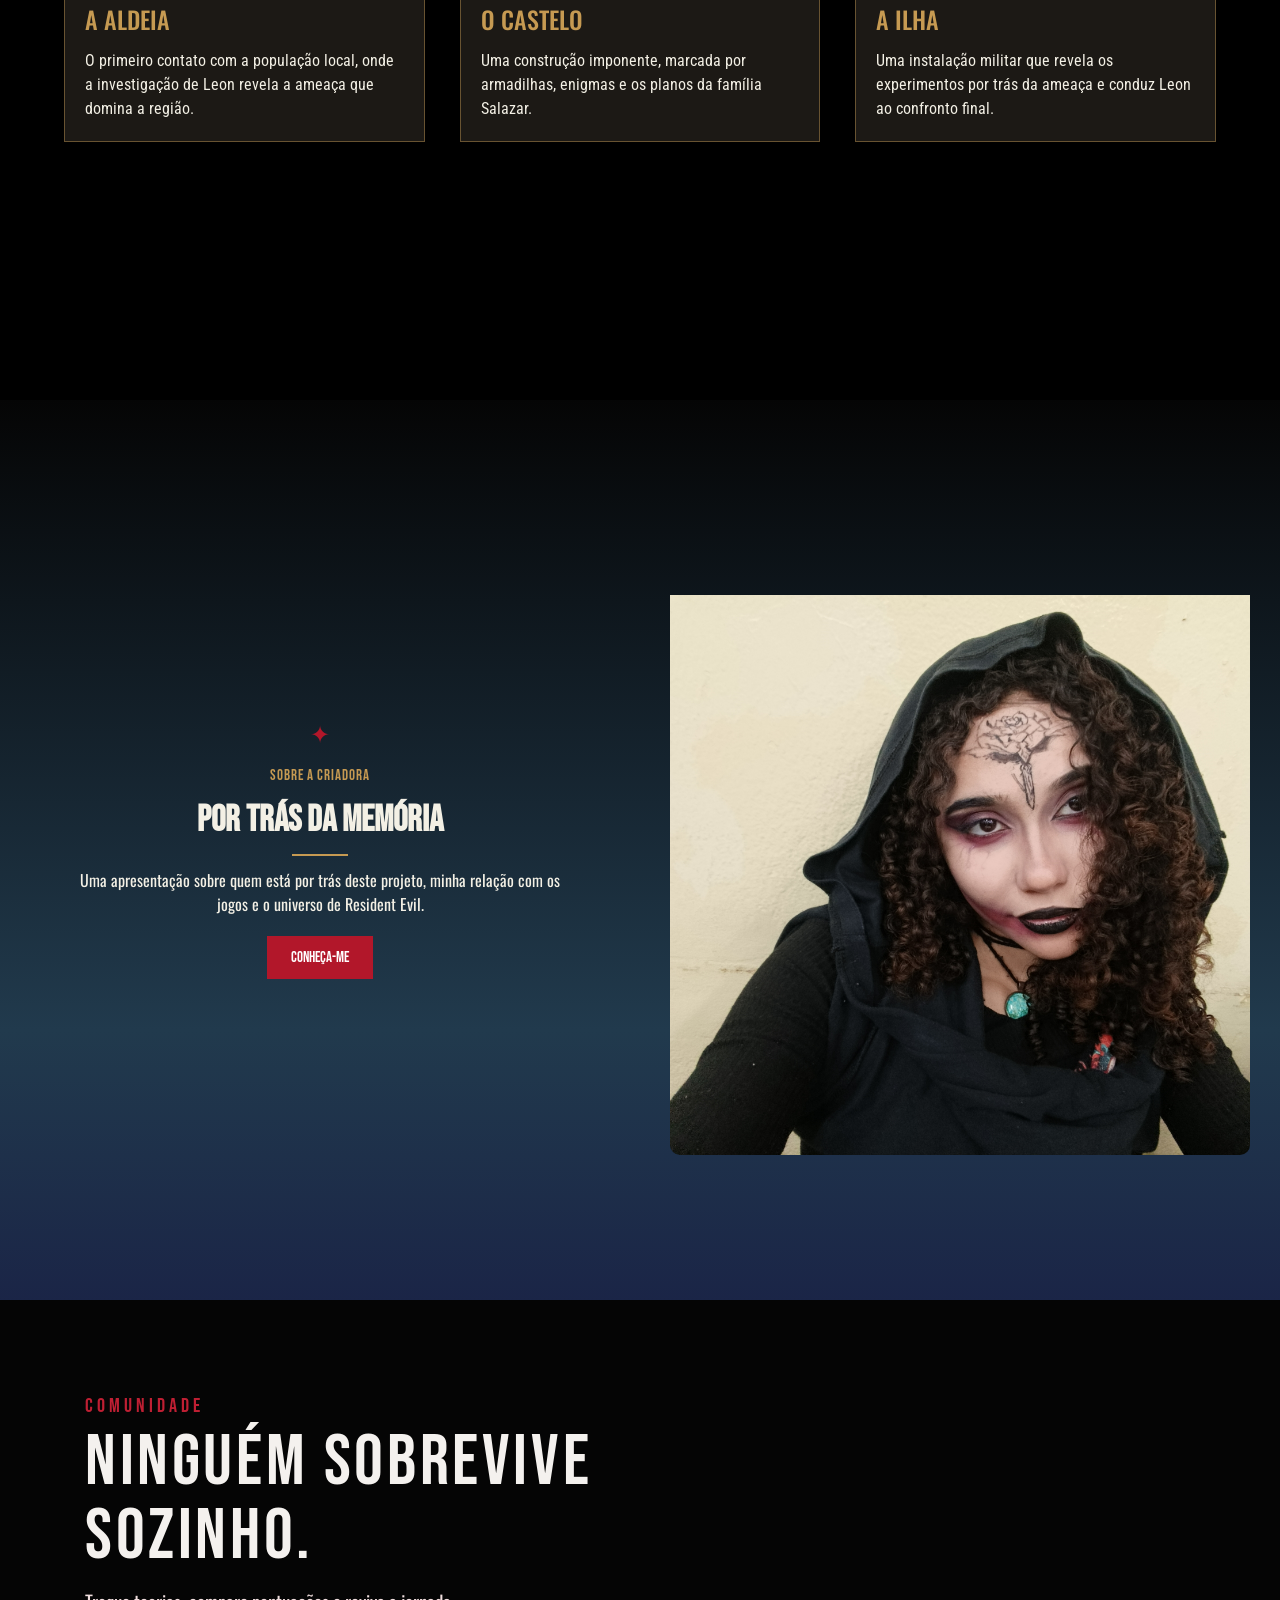
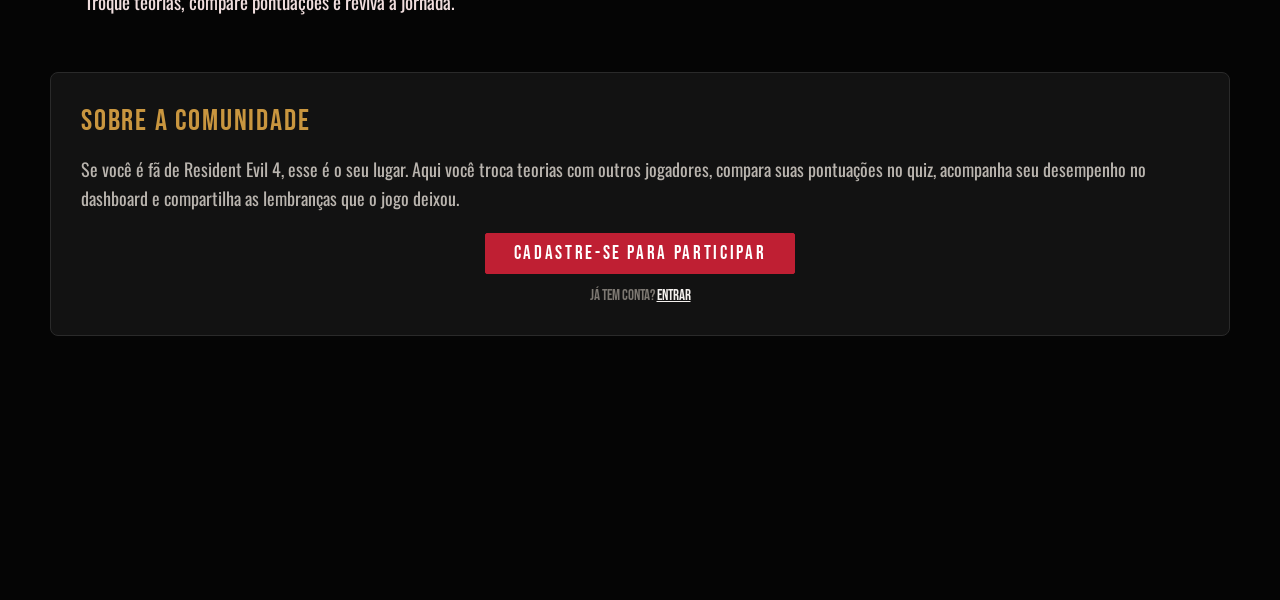
==== commit 39053bf7: "UPDATE: modificando funcionalidades" ====
--- a/public/index.html
+++ b/public/index.html
@@ -34,7 +34,7 @@
                     <a href="#history">História</a>
                     <a href="#personagem">Personagens</a>
                     <a href="#me">Sobre mim</a>
-                     <a href="#comunidade">Comunidade</a>
+                    <a href="#comunidade">Comunidade</a>
                 </nav>
 
                 <div class="nav-acesso">
@@ -47,398 +47,423 @@
 
         <div>
             <section class="sectionHero" id="inicio">
-        </div>
-        </section>
-
-        <section class="Historia" id="history">
-
-            <img class="imagem-historia" src="https://i.pinimg.com/1200x/03/c8/d8/03c8d8cacc8718e5ec7c5e0c59206664.jpg">
-
-
-
-            <div class="historia-conteudo">
-                <h1>HISTÓRIA</h1>
-
-                <p>
-                    Lançado originalmente em 2005, Resident evil 4, é um jogo
-                    eletrônico de survival horror de tiro em terceira pessoa
-                    desenvolvido e publicado pela Capcom.
-                </p>
-
-                <p>
-                    O jogo acompanha Leon S. Kennedy em uma missão para resgatar Ashley Graham, filha do presidente dos
-                    Estados Unidos. Em uma região rural isolada da Espanha, a investigação revela uma ameaça muito maior
-                    do que parecia.
-                </p>
-
-            </div>
-        </section>
-
-
-        <main class="pagina-personagens" id="personagem">
-
-            <!-- BANNER DA PÁGINA -->
-            <section class="personagens-banner">
-
-                <div class="banner-conteudo">
-                    <h1>PERSONAGENS</h1>
+
+                <div class="hero-conteudo">
+
+                    <h1>
+                        O UNIVERSO DE RESIDENT EVIL 4
+                        VAI ALÉM DO JOGO.
+                    </h1>
 
                     <p>
-                        As pessoas que dão rosto à memória
+                        Explore, compartilhe suas experiências, teste seus
+                        conhecimentos e conecte-se com outros jogadores
+                        que também fazem parte dessa história.
                     </p>
-                </div>
-
-            </section>
-
-
-            <!-- LISTA DE PERSONAGENS -->
-            <section class="personagens-lista">
-
-                <div class="personagens-grid">
-
-                    <!-- LEON -->
-                    <article class="personagem-card">
-
-                        <img src="https://i.pinimg.com/736x/3b/f7/5a/3bf75a329491220d6222564c87c43838.jpg"
-                            alt="Leon S. Kennedy">
-
-                        <div class="personagem-info">
-                            <h2>LEON S. KENNEDY</h2>
-
+
+                    <a href="#comunidade" class="hero-botao">
+                        FAÇA PARTE DA COMUNIDADE
+                    </a>
+
+                </div>
+
+            </section>
+
+            <section class="Historia" id="history">
+
+                <img class="imagem-historia"
+                    src="https://i.pinimg.com/1200x/03/c8/d8/03c8d8cacc8718e5ec7c5e0c59206664.jpg">
+
+
+
+                <div class="historia-conteudo">
+                    <h1>HISTÓRIA</h1>
+
+                    <p>
+                        Lançado originalmente em 2005, Resident evil 4, é um jogo
+                        eletrônico de survival horror de tiro em terceira pessoa
+                        desenvolvido e publicado pela Capcom.
+                    </p>
+
+                    <p>
+                        O jogo acompanha Leon S. Kennedy em uma missão para resgatar Ashley Graham, filha do presidente
+                        dos
+                        Estados Unidos. Em uma região rural isolada da Espanha, a investigação revela uma ameaça muito
+                        maior
+                        do que parecia.
+                    </p>
+
+                </div>
+            </section>
+
+
+            <main class="pagina-personagens" id="personagem">
+
+                <!-- BANNER DA PÁGINA -->
+                <section class="personagens-banner">
+
+                    <div class="banner-conteudo">
+                        <h1>PERSONAGENS</h1>
+
+                        <p>
+                            As pessoas que dão rosto à memória
+                        </p>
+                    </div>
+
+                </section>
+
+
+                <!-- LISTA DE PERSONAGENS -->
+                <section class="personagens-lista">
+
+                    <div class="personagens-grid">
+
+                        <!-- LEON -->
+                        <article class="personagem-card">
+
+                            <img src="https://i.pinimg.com/736x/3b/f7/5a/3bf75a329491220d6222564c87c43838.jpg"
+                                alt="Leon S. Kennedy">
+
+                            <div class="personagem-info">
+                                <h2>LEON S. KENNEDY</h2>
+
+                                <p>
+                                    Ex-policial de Raccoon City que se tornou
+                                    agente do governo americano.
+                                </p>
+                            </div>
+
+                        </article>
+
+
+                        <!-- ASHLEY -->
+                        <article class="personagem-card">
+
+                            <img src="https://i.pinimg.com/736x/c5/bf/b6/c5bfb6dc2af5570e259f0ebf2a6a5e28.jpg"
+                                alt="Ashley Graham">
+
+                            <div class="personagem-info">
+                                <h2>ASHLEY GRAHAM</h2>
+
+                                <p>
+                                    Filha do presidente dos Estados Unidos.
+
+                                </p>
+
+
+                            </div>
+
+                        </article>
+
+
+                        <!-- ADA -->
+                        <article class="personagem-card">
+
+                            <img src="https://i.pinimg.com/1200x/81/f2/a7/81f2a7344db781c0ea9b07354a317a26.jpg"
+                                alt="Ada Wong">
+
+                            <div class="personagem-info">
+                                <h2>ADA WONG</h2>
+
+                                <p>
+                                    Espiã habilidosa que trabalha em missões
+                                    secretas envolvendo organizações
+                                    bioterroristas.
+                                </p>
+
+
+                            </div>
+
+                        </article>
+
+
+                        <!-- LUIS -->
+                        <article class="personagem-card">
+
+                            <img src="https://i.pinimg.com/1200x/a5/c5/5b/a5c55bf4530bcbe9ed1e229aad8bf0f0.jpg"
+                                alt="Luis Sera">
+
+                            <div class="personagem-info">
+                                <h2>LUIS SERA</h2>
+
+                                <p>
+                                    Espanhol com um passado ligado à pesquisa
+                                    das Plagas e aos acontecimentos da aldeia.
+
+
+                            </div>
+
+                        </article>
+
+
+                        <!-- INGRID -->
+                        <article class="personagem-card">
+
+                            <img src="https://i.pinimg.com/736x/3b/cd/8a/3bcd8a392d336e82fe4ff3b4c9652967.jpg"
+                                alt="Ingrid Hunnigan">
+
+                            <div class="personagem-info">
+                                <h2>INGRID HUNNIGAN</h2>
+
+                                <p>
+                                    Agente do governo americano responsável
+                                    pela comunicação através do rádio com Leon.
+                                </p>
+
+
+                            </div>
+
+                        </article>
+
+
+                        <!-- MERCADOR -->
+                        <article class="personagem-card">
+
+                            <img src="https://i.pinimg.com/1200x/42/b9/38/42b938bf22e53f69f6a632d1f45e5ff1.jpg"
+                                alt="O Mercador">
+
+                            <div class="personagem-info">
+                                <h2>O MERCADOR</h2>
+
+                                <p>
+                                    Oferece armas, munições
+                                    e equipamentos, além de aprimorar o arsenal
+                                    de Leon durante sua jornada.
+                                </p>
+
+
+                            </div>
+
+                        </article>
+
+
+                        <!-- SADDLER -->
+                        <article class="personagem-card">
+
+                            <img src="https://i.pinimg.com/1200x/98/a9/92/98a992b4423ee79c13de75309c59d82b.jpg"
+                                alt="Osmund Saddler">
+
+                            <div class="personagem-info">
+                                <h2>OSMUND SADDLER</h2>
+
+                                <p>
+                                    Líder religioso do culto Los Illuminados.
+
+                                </p>
+
+
+                            </div>
+
+                        </article>
+
+
+                        <!-- RAMON -->
+                        <article class="personagem-card">
+
+                            <img src="https://i.pinimg.com/736x/65/a6/c6/65a6c64d2fb517e454a4b133a14993fd.jpg"
+                                alt="Ramón Salazar">
+
+                            <div class="personagem-info">
+                                <h2>RAMÓN SALAZAR</h2>
+
+                                <p>
+                                    Membro de uma antiga família nobre espanhola
+                                    e responsável pelo castelo da região.
+
+                                </p>
+
+                            </div>
+
+                        </article>
+
+
+                        <!-- BITORES MÉNDEZ -->
+                        <article class="personagem-card">
+                            <img src="https://i.pinimg.com/736x/1c/42/06/1c42064b75556be3a910f00af5258310.jpg"
+                                alt="Bitores Méndez">
+
+                            <div class="personagem-info">
+                                <h2>BITORES MÉNDEZ</h2>
+
+                                <p>
+                                    Chefe da aldeia e um dos principais líderes de
+                                    Los Illuminados.
+                                </p>
+                            </div>
+                        </article>
+
+                    </div>
+
+                </section>
+            </main>
+
+            <section class="territorios" id="territorios">
+
+                <!-- Cabeçalho da página -->
+                <div class="territorios-header">
+
+                    <h1>TERRITÓRIOS</h1>
+
+                    <p>
+                        Três territórios. Uma jornada marcada pelo medo.
+                    </p>
+
+                </div>
+
+                <!-- Cards dos territórios -->
+                <div class="territorios-container">
+
+                    <article class="territorio-card">
+                        <img src="https://i.pinimg.com/1200x/4f/7c/bf/4f7cbf11e9a8a4ba11b4a3b34c269d1f.jpg"
+                            alt="A aldeia">
+
+                        <div class="territorio-conteudo">
+
+                            <h2>A ALDEIA</h2>
                             <p>
-                                Ex-policial de Raccoon City que se tornou
-                                agente do governo americano.
-                            </p>
-                        </div>
-
-                    </article>
-
-
-                    <!-- ASHLEY -->
-                    <article class="personagem-card">
-
-                        <img src="https://i.pinimg.com/736x/c5/bf/b6/c5bfb6dc2af5570e259f0ebf2a6a5e28.jpg"
-                            alt="Ashley Graham">
-
-                        <div class="personagem-info">
-                            <h2>ASHLEY GRAHAM</h2>
-
-                            <p>
-                                Filha do presidente dos Estados Unidos.
-
-                            </p>
-
-
-                        </div>
-
-                    </article>
-
-
-                    <!-- ADA -->
-                    <article class="personagem-card">
-
-                        <img src="https://i.pinimg.com/1200x/81/f2/a7/81f2a7344db781c0ea9b07354a317a26.jpg"
-                            alt="Ada Wong">
-
-                        <div class="personagem-info">
-                            <h2>ADA WONG</h2>
-
-                            <p>
-                                Espiã habilidosa que trabalha em missões
-                                secretas envolvendo organizações
-                                bioterroristas.
-                            </p>
-
-
-                        </div>
-
-                    </article>
-
-
-                    <!-- LUIS -->
-                    <article class="personagem-card">
-
-                        <img src="https://i.pinimg.com/1200x/a5/c5/5b/a5c55bf4530bcbe9ed1e229aad8bf0f0.jpg"
-                            alt="Luis Sera">
-
-                        <div class="personagem-info">
-                            <h2>LUIS SERA</h2>
-
-                            <p>
-                                Espanhol com um passado ligado à pesquisa
-                                das Plagas e aos acontecimentos da aldeia.
-
-
-                        </div>
-
-                    </article>
-
-
-                    <!-- INGRID -->
-                    <article class="personagem-card">
-
-                        <img src="https://i.pinimg.com/736x/3b/cd/8a/3bcd8a392d336e82fe4ff3b4c9652967.jpg"
-                            alt="Ingrid Hunnigan">
-
-                        <div class="personagem-info">
-                            <h2>INGRID HUNNIGAN</h2>
-
-                            <p>
-                                Agente do governo americano responsável
-                                pela comunicação através do rádio com Leon.
-                            </p>
-
-
-                        </div>
-
-                    </article>
-
-
-                    <!-- MERCADOR -->
-                    <article class="personagem-card">
-
-                        <img src="https://i.pinimg.com/1200x/42/b9/38/42b938bf22e53f69f6a632d1f45e5ff1.jpg"
-                            alt="O Mercador">
-
-                        <div class="personagem-info">
-                            <h2>O MERCADOR</h2>
-
-                            <p>
-                                Oferece armas, munições
-                                e equipamentos, além de aprimorar o arsenal
-                                de Leon durante sua jornada.
-                            </p>
-
-
-                        </div>
-
-                    </article>
-
-
-                    <!-- SADDLER -->
-                    <article class="personagem-card">
-
-                        <img src="https://i.pinimg.com/1200x/98/a9/92/98a992b4423ee79c13de75309c59d82b.jpg"
-                            alt="Osmund Saddler">
-
-                        <div class="personagem-info">
-                            <h2>OSMUND SADDLER</h2>
-
-                            <p>
-                                Líder religioso do culto Los Illuminados.
-
-                            </p>
-
-
-                        </div>
-
-                    </article>
-
-
-                    <!-- RAMON -->
-                    <article class="personagem-card">
-
-                        <img src="https://i.pinimg.com/736x/65/a6/c6/65a6c64d2fb517e454a4b133a14993fd.jpg"
-                            alt="Ramón Salazar">
-
-                        <div class="personagem-info">
-                            <h2>RAMÓN SALAZAR</h2>
-
-                            <p>
-                                Membro de uma antiga família nobre espanhola
-                                e responsável pelo castelo da região.
-
-                            </p>
-
-                        </div>
-
-                    </article>
-
-
-                    <!-- BITORES MÉNDEZ -->
-                    <article class="personagem-card">
-                        <img src="https://i.pinimg.com/736x/1c/42/06/1c42064b75556be3a910f00af5258310.jpg"
-                            alt="Bitores Méndez">
-
-                        <div class="personagem-info">
-                            <h2>BITORES MÉNDEZ</h2>
-
-                            <p>
-                                Chefe da aldeia e um dos principais líderes de
-                                Los Illuminados.
+                                O primeiro contato com a população local,
+                                onde a investigação de Leon revela a ameaça
+                                que domina a região.
                             </p>
                         </div>
                     </article>
 
-                </div>
-
-            </section>
-        </main>
-
-        <section class="territorios" id="territorios">
-
-            <!-- Cabeçalho da página -->
-            <div class="territorios-header">
-
-                <h1>TERRITÓRIOS</h1>
-
-                <p>
-                    Três territórios. Uma jornada marcada pelo medo.
-                </p>
-
-            </div>
-
-            <!-- Cards dos territórios -->
-            <div class="territorios-container">
-
-                <article class="territorio-card">
-                    <img src="https://i.pinimg.com/1200x/4f/7c/bf/4f7cbf11e9a8a4ba11b4a3b34c269d1f.jpg" alt="A aldeia">
-
-                    <div class="territorio-conteudo">
-
-                        <h2>A ALDEIA</h2>
+                    <article class="territorio-card">
+                        <img src="https://i.pinimg.com/1200x/1f/af/e5/1fafe51a10106a91703e93aed80d9485.jpg"
+                            alt="O castelo">
+
+                        <div class="territorio-conteudo">
+
+                            <h2>O CASTELO</h2>
+                            <p>
+                                Uma construção imponente, marcada por
+                                armadilhas, enigmas e os planos da família
+                                Salazar.
+                            </p>
+                        </div>
+                    </article>
+
+                    <article class="territorio-card">
+                        <img src="https://i.pinimg.com/1200x/d1/d2/4d/d1d24d017943318cd14ec0f49fb09ae0.jpg"
+                            alt="A ilha">
+
+                        <div class="territorio-conteudo">
+
+                            <h2>A ILHA</h2>
+                            <p>
+                                Uma instalação militar que revela os
+                                experimentos por trás da ameaça e conduz
+                                Leon ao confronto final.
+                            </p>
+                        </div>
+                    </article>
+
+                </div>
+
+            </section>
+
+
+            <section class="sobre-mim" id="about">
+
+                <div class="sobre-conteudo" id="me">
+
+
+                    <div class="sobre-texto">
+
+                        <span class="sobre-detalhe">✦</span>
+
+                        <span class="sobre-subtitulo">
+                            SOBRE A CRIADORA
+                        </span>
+
+                        <h1>Por trás da memória</h1>
+
+                        <div class="sobre-divisor"></div>
+
                         <p>
-                            O primeiro contato com a população local,
-                            onde a investigação de Leon revela a ameaça
-                            que domina a região.
+                            Uma apresentação sobre quem está por trás
+                            deste projeto, minha relação com os jogos
+                            e o universo de Resident Evil.
                         </p>
-                    </div>
-                </article>
-
-                <article class="territorio-card">
-                    <img src="https://i.pinimg.com/1200x/1f/af/e5/1fafe51a10106a91703e93aed80d9485.jpg" alt="O castelo">
-
-                    <div class="territorio-conteudo">
-
-                        <h2>O CASTELO</h2>
+
+                        <a href="./sobre-mim .html" class="sobre-botao">
+                            CONHEÇA-ME
+                        </a>
+
+                    </div>
+
+                    <!-- Fotografia -->
+                    <div class="sobre-imagem">
+
+                        <img src="./assets/imgs/foto4.jpg" alt="Fotografia da criadora do projeto">
+
+                    </div>
+
+                </div>
+
+            </section>
+
+            <!-- PÁGINA INICIAL | COMUNIDADE -->
+            <section id="comunidade" class="screen">
+
+                <div class="container">
+
+                    <!-- BANNER -->
+                    <div class="banner">
+
+                        <div class="banner-content">
+
+                            <p class="eyebrow">COMUNIDADE</p>
+
+                            <h1>Ninguém sobrevive sozinho.</h1>
+
+                            <p>
+                                Troque teorias, compare pontuações
+                                e reviva a jornada.
+                            </p>
+
+                        </div>
+
+                    </div>
+
+
+                    <!-- SOBRE A COMUNIDADE -->
+                    <div class="about">
+
+                        <h2>Sobre a comunidade</h2>
+
                         <p>
-                            Uma construção imponente, marcada por
-                            armadilhas, enigmas e os planos da família
-                            Salazar.
+                            Se você é fã de Resident Evil 4, esse é o seu lugar.
+                            Aqui você troca teorias com outros jogadores,
+                            compara suas pontuações no quiz, acompanha seu
+                            desempenho no dashboard e compartilha as lembranças
+                            que o jogo deixou.
                         </p>
-                    </div>
-                </article>
-
-                <article class="territorio-card">
-                    <img src="https://i.pinimg.com/1200x/d1/d2/4d/d1d24d017943318cd14ec0f49fb09ae0.jpg" alt="A ilha">
-
-                    <div class="territorio-conteudo">
-
-                        <h2>A ILHA</h2>
-                        <p>
-                            Uma instalação militar que revela os
-                            experimentos por trás da ameaça e conduz
-                            Leon ao confronto final.
-                        </p>
-                    </div>
-                </article>
-
-            </div>
-
-        </section>
-
-
-        <section class="sobre-mim" id="about">
-
-            <div class="sobre-conteudo" id="me">
-
-               
-                <div class="sobre-texto">
-
-                    <span class="sobre-detalhe">✦</span>
-
-                    <span class="sobre-subtitulo">
-                        SOBRE A CRIADORA
-                    </span>
-
-                    <h1>Por trás da memória</h1>
-
-                    <div class="sobre-divisor"></div>
-
-                    <p>
-                        Uma apresentação sobre quem está por trás
-                        deste projeto, minha relação com os jogos
-                        e o universo de Resident Evil.
-                    </p>
-
-                    <a href="./sobre-mim .html" class="sobre-botao">
-                        CONHEÇA-ME
-                    </a>
-
-                </div>
-
-                <!-- Fotografia -->
-                <div class="sobre-imagem">
-
-                    <img src="./assets/imgs/foto4.jpg" alt="Fotografia da criadora do projeto">
-
-                </div>
-
-            </div>
-
-        </section>
-
-        <!-- PÁGINA INICIAL | COMUNIDADE -->
-<section id="comunidade" class="screen">
-
-    <div class="container">
-
-        <!-- BANNER -->
-        <div class="banner">
-
-            <div class="banner-content">
-
-                <p class="eyebrow">COMUNIDADE</p>
-
-                <h1>Ninguém sobrevive sozinho.</h1>
-
-                <p>
-                    Troque teorias, compare pontuações
-                    e reviva a jornada.
-                </p>
-
-            </div>
-
-        </div>
-
-
-        <!-- SOBRE A COMUNIDADE -->
-        <div class="about">
-
-            <h2>Sobre a comunidade</h2>
-
-            <p>
-                Se você é fã de Resident Evil 4, esse é o seu lugar.
-                Aqui você troca teorias com outros jogadores,
-                compara suas pontuações no quiz, acompanha seu
-                desempenho no dashboard e compartilha as lembranças
-                que o jogo deixou.
-            </p>
-
-            <div class="go">
-
-                <a href="cadastro.html" class="btn">
-                    CADASTRE-SE PARA PARTICIPAR
-                </a>
-
-                <p>
-                    Já tem conta?
-                    <a href="login.html">Entrar</a>
-                </p>
-
-            </div>
-
-        </div>
-
-    </div>
-
-</section>
+
+                        <div class="go">
+
+                            <a href="cadastro.html" class="btn">
+                                CADASTRE-SE PARA PARTICIPAR
+                            </a>
+
+                            <p>
+                                Já tem conta?
+                                <a href="login.html">Entrar</a>
+                            </p>
+
+                        </div>
+
+                    </div>
+
+                </div>
+
+            </section>
 
     </body>
 
 
 </body>
- <script src="./js/index.js"></script>
+<script src="./js/index.js"></script>
 
 
 
--- a/public/css/stylel1.css
+++ b/public/css/stylel1.css
@@ -85,17 +85,81 @@
 }
 
 .sectionHero {
-    background-image:
-        url("../assets/imgs/fundo.png");
-
+    position: relative;
+   background-image:
+    url("../assets/imgs/fundo.png");
     background-size: cover;
-    background-position: center;
+    background-position: center 10%;
     background-repeat: no-repeat;
-    background-position: center 10%;
+    min-height: 100vh;
     padding-top: 120px;
-    min-height: 100vh;
-    transition: background-image 1s ease-in-out;
-}
+    display: flex;
+    align-items: center;
+    overflow: hidden;
+}
+
+.sectionHero::before {
+    content: "";
+    position: absolute;
+    inset: 0;
+
+    background: linear-gradient(
+        to right,
+        rgba(0, 0, 0, 0.98) 0%,
+        rgba(0, 0, 0, 0.90) 25%,
+        rgba(0, 0, 0, 0.65) 45%,
+        rgba(0, 0, 0, 0.20) 70%,
+        transparent 100%
+    );
+
+    z-index: 1;
+}
+
+.hero-conteudo {
+    position: relative;
+    z-index: 2;
+    max-width: 650px;
+    margin-left: 80px;
+    margin-top: 30px;
+}
+
+
+.hero-conteudo h1 {
+    color: #fff;
+    font-family: 'Bebas Neue', sans-serif;
+    font-size: 65px;
+    font-weight: 500;
+    line-height: 1.05;
+    margin-top: 15px;
+    margin-bottom: 20px;
+}
+
+.hero-conteudo p {
+    color: #e0e0e0;
+    font-family: 'Manrope', sans-serif;
+    font-size: 15px;
+    line-height: 1.8;
+    max-width: 520px;
+    margin-bottom: 30px;
+}
+
+.hero-botao {
+    display: inline-block;
+    background-color: #b2172a;
+    color: #fff;
+    padding: 14px 25px;
+    font-family: 'Bebas Neue', sans-serif;
+    font-size: 15px;
+    font-weight: 500;
+    letter-spacing: 1.5px;
+    text-decoration: none;
+    transition: 0.3s;
+}
+
+.hero-botao:hover {
+    background-color: #8e1021;
+}
+
 
 .Historia {
     padding-top: 120px;
@@ -138,7 +202,7 @@
 .Historia h1 {
     font-family: 'Bebas Neue';
     color: #b2172a;
-    font-weight: 500;
+    font-weight: 700px;
     font-size: 56px;
     margin-bottom: 24px;
 }
@@ -436,7 +500,8 @@
     /* centro vertical */
     justify-content: center;
 
-    background-color: #100D08;
+   background: #1b264a;
+background: linear-gradient(360deg, rgba(27, 38, 74, 0.94) 0%, rgba(33, 58, 77, 1) 30%, rgba(5, 5, 5, 1) 100%);
     border: none;
     border-radius: 0;
 
